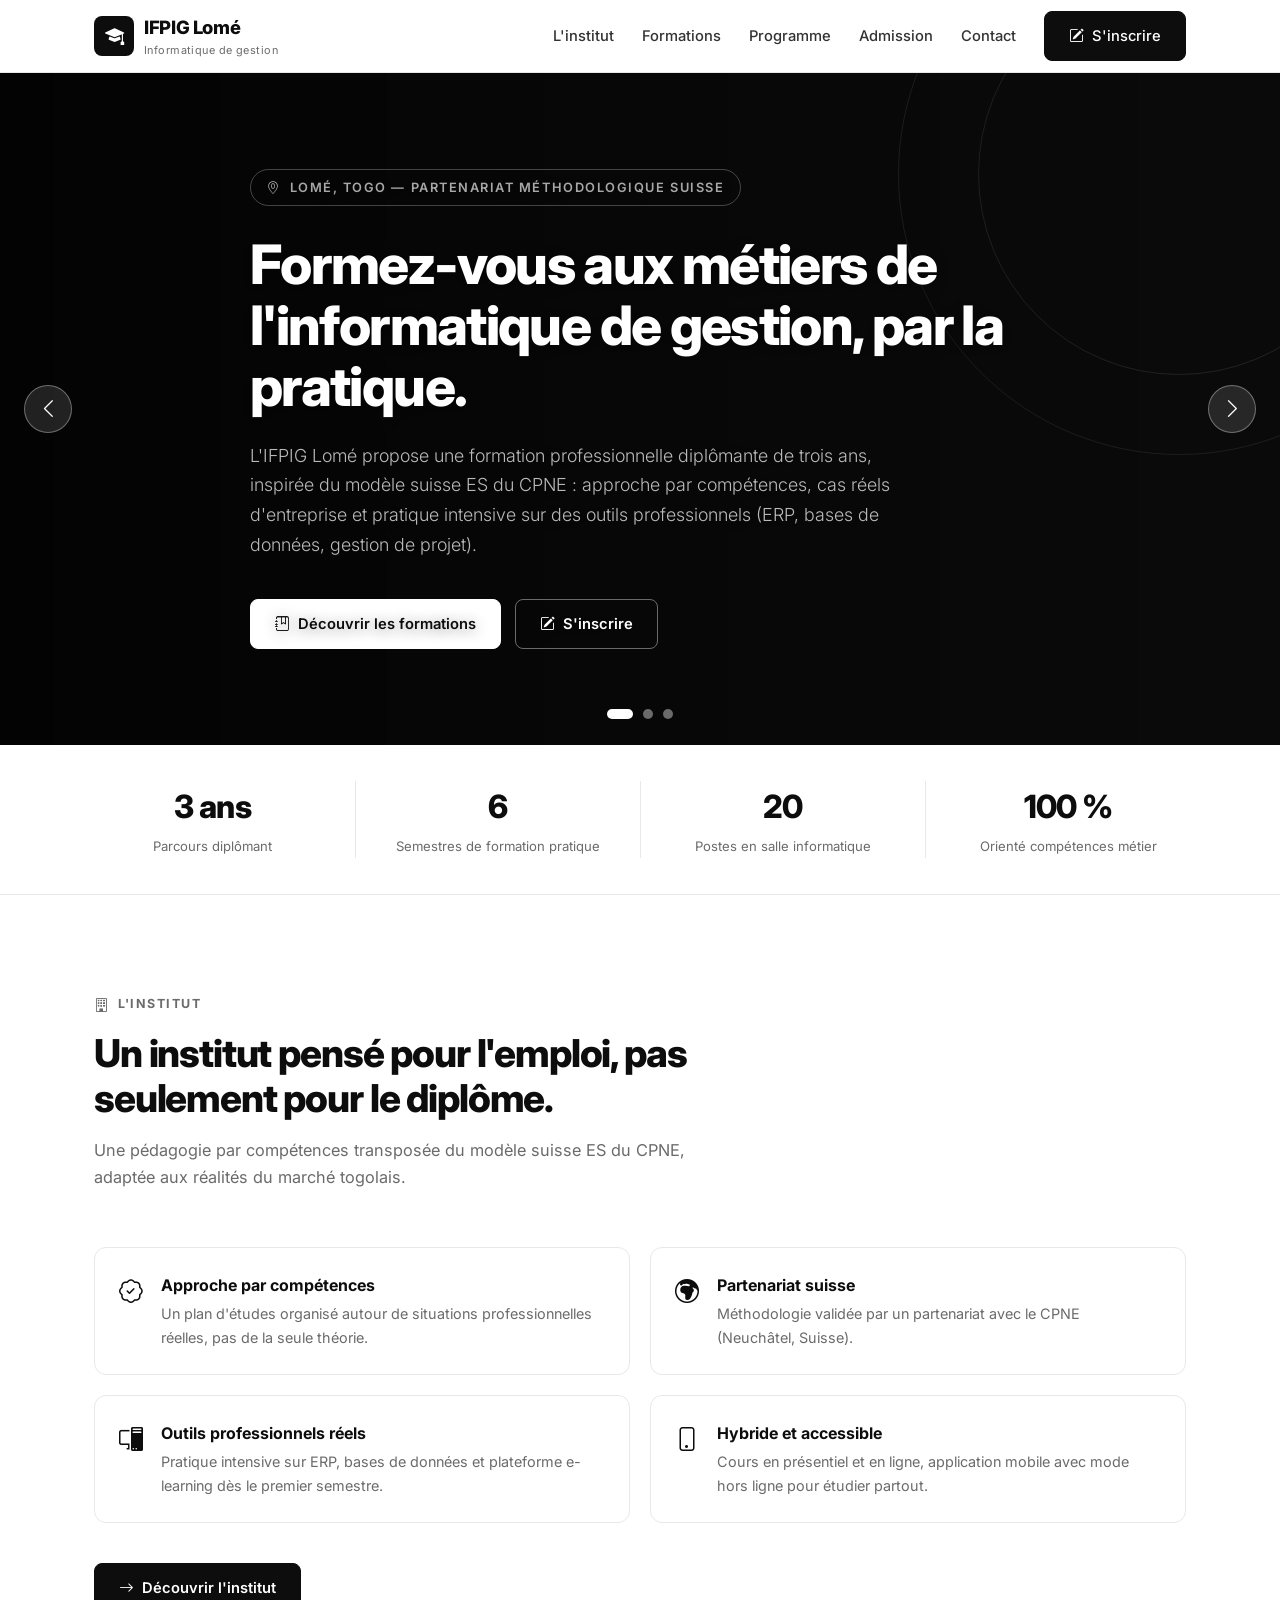
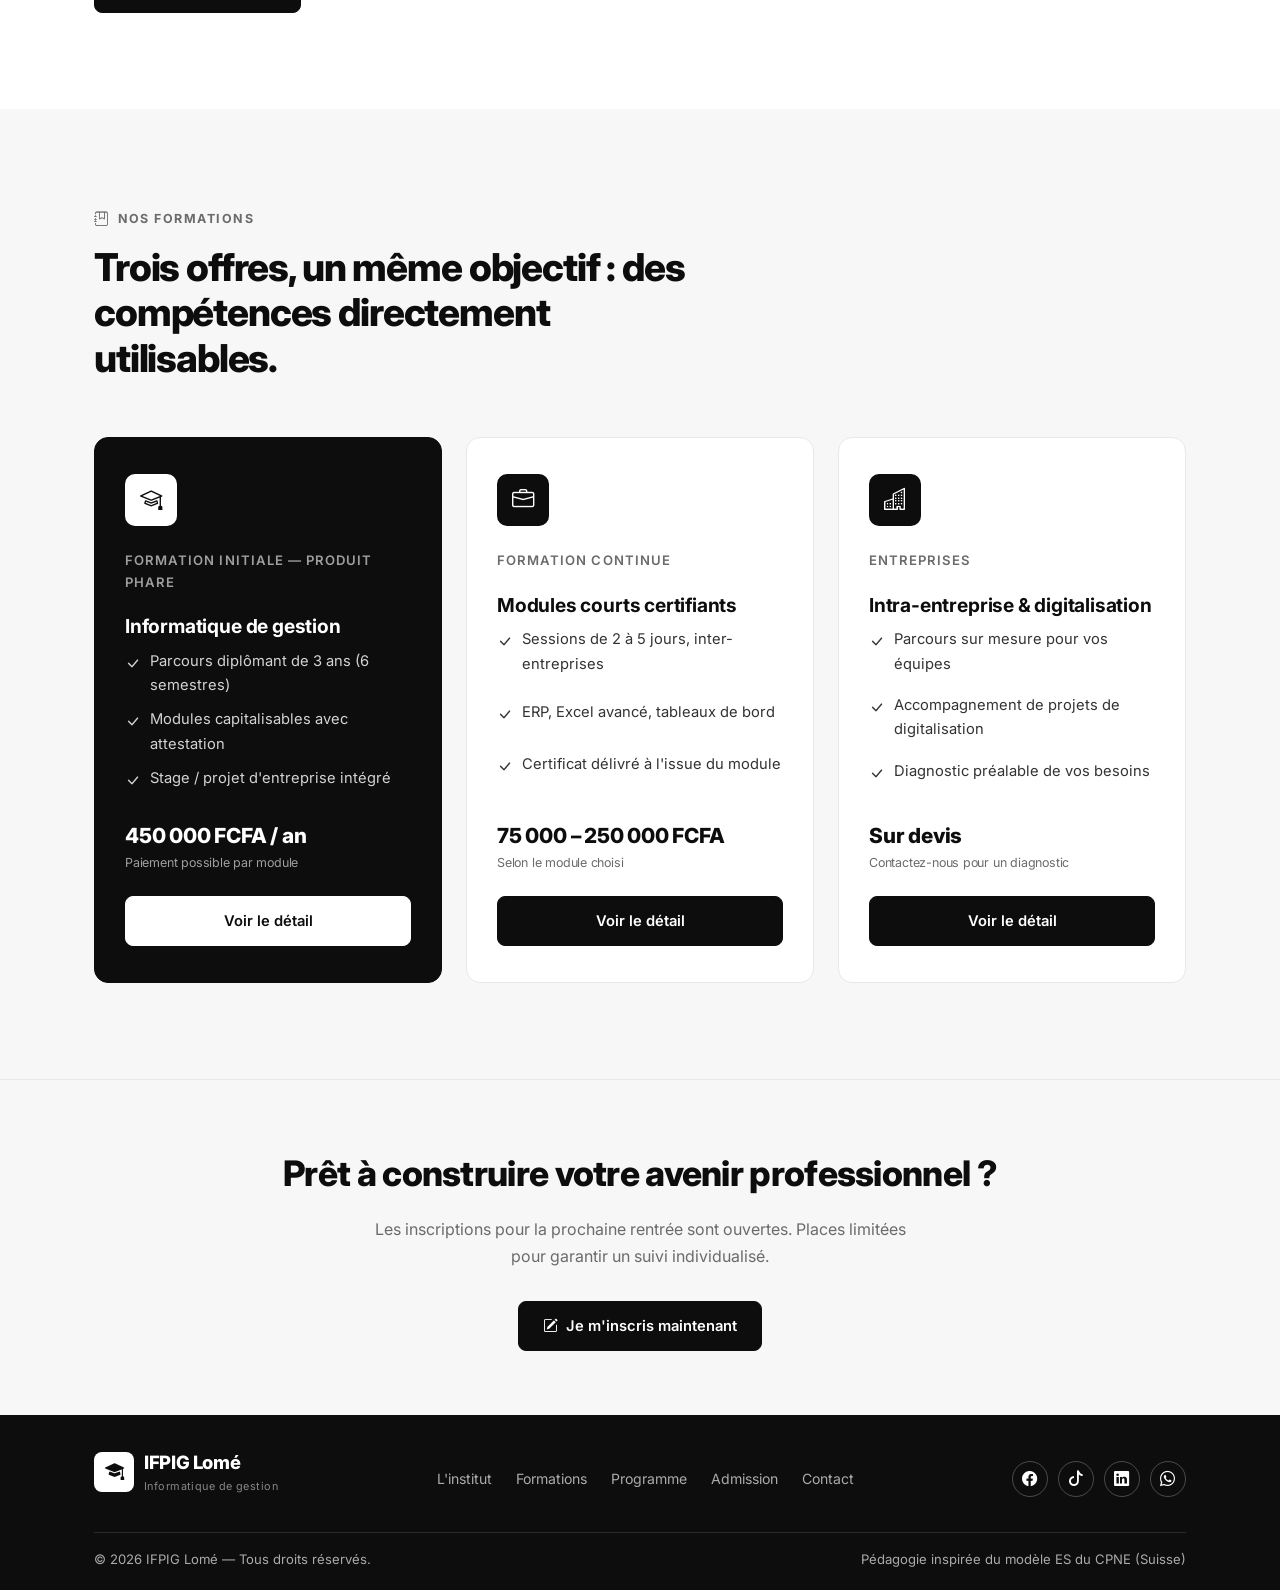
==== index.html @ 78908df6 "Hero: images de fond diapos 2 (CPNE recadree) et 3 (salle informatique)" ====
<!DOCTYPE html>
<html lang="fr">
<head>
  <meta charset="UTF-8">
  <meta name="viewport" content="width=device-width, initial-scale=1.0">
  <title>IFPIG Lomé — Institut de Formation Professionnelle en Informatique de Gestion</title>
  <meta name="description" content="IFPIG Lomé : formation professionnelle diplômante en informatique de gestion à Lomé (Togo). Approche par compétences, pratique intensive sur ERP, partenariat méthodologique suisse.">
  <link rel="stylesheet" href="https://cdn.jsdelivr.net/npm/bootstrap-icons@1.11.3/font/bootstrap-icons.min.css">
  <link rel="preconnect" href="https://fonts.googleapis.com">
  <link href="https://fonts.googleapis.com/css2?family=Inter:wght@300;400;500;600;700;800&display=swap" rel="stylesheet">
  <link rel="stylesheet" href="styles.css">
</head>
<body>

  <header>
    <div class="container nav">
      <a href="index.html" class="brand">
        <span class="logo"><i class="bi bi-mortarboard-fill"></i></span>
        <span>IFPIG Lomé<small>Informatique de gestion</small></span>
      </a>
      <nav class="nav-links" id="navLinks">
        <a href="institut.html">L'institut</a>
        <a href="formations.html">Formations</a>
        <a href="programme.html">Programme</a>
        <a href="admission.html">Admission</a>
        <a href="contact.html">Contact</a>
        <a href="inscription.html" class="btn btn-dark"><i class="bi bi-pencil-square"></i> S'inscrire</a>
      </nav>
      <button class="nav-toggle" id="navToggle" aria-label="Menu"><i class="bi bi-list"></i></button>
    </div>
  </header>

  <!-- ===== HERO CARROUSEL ===== -->
  <section class="hero-carousel" id="heroCarousel" aria-roledescription="carrousel">
    <div class="hero-track" id="heroTrack">

      <!-- Diapo 1 : vidéo de Lomé -->
      <article class="hero-slide">
        <div class="hero-video">
          <iframe
            src="https://www.youtube-nocookie.com/embed/cPUYq6_kBuA?autoplay=1&mute=1&loop=1&playlist=cPUYq6_kBuA&controls=0&showinfo=0&modestbranding=1&rel=0&playsinline=1&disablekb=1&cc_load_policy=0&iv_load_policy=3&fs=0"
            title="Lomé, Togo" allow="autoplay; encrypted-media" allowfullscreen loading="lazy"></iframe>
        </div>
        <div class="container hero-content">
          <span class="eyebrow"><i class="bi bi-geo-alt"></i> Lomé, Togo — Partenariat méthodologique suisse</span>
          <h1>Formez-vous aux métiers de l'informatique de gestion, par la pratique.</h1>
          <p class="lead">
            L'IFPIG Lomé propose une formation professionnelle diplômante de trois ans, inspirée du modèle
            suisse ES du CPNE : approche par compétences, cas réels d'entreprise et pratique intensive
            sur des outils professionnels (ERP, bases de données, gestion de projet).
          </p>
          <div class="hero-actions">
            <a href="formations.html" class="btn btn-white"><i class="bi bi-journal-bookmark"></i> Découvrir les formations</a>
            <a href="inscription.html" class="btn btn-outline-white"><i class="bi bi-pencil-square"></i> S'inscrire</a>
          </div>
        </div>
      </article>

      <!-- Diapo 2 : pédagogie -->
      <article class="hero-slide">
        <div class="hero-media" style="background-image:url('media/cpne.webp')"></div>
        <div class="container hero-content">
          <span class="eyebrow"><i class="bi bi-patch-check"></i> Modèle ES du CPNE — Suisse</span>
          <h1>Une pédagogie par compétences, validée par un partenariat suisse.</h1>
          <p class="lead">
            Études de cas réels, projets d'entreprise et pratique quotidienne sur des outils
            professionnels : ici, on apprend en faisant. Chaque module validé délivre une attestation.
          </p>
          <div class="hero-actions">
            <a href="institut.html" class="btn btn-white"><i class="bi bi-building"></i> Découvrir l'institut</a>
            <a href="programme.html" class="btn btn-outline-white"><i class="bi bi-list-check"></i> Voir le programme</a>
          </div>
        </div>
      </article>

      <!-- Diapo 3 : rentrée -->
      <article class="hero-slide">
        <div class="hero-media" style="background-image:url('media/campus.png')"></div>
        <div class="container hero-content">
          <span class="eyebrow"><i class="bi bi-calendar2-check"></i> Rentrée ouverte</span>
          <h1>Les inscriptions pour la prochaine rentrée sont ouvertes.</h1>
          <p class="lead">
            Places limitées pour garantir un suivi individualisé. Préinscrivez-vous en ligne, sans
            engagement — notre équipe vous recontacte sous 48&nbsp;h ouvrées.
          </p>
          <div class="hero-actions">
            <a href="inscription.html" class="btn btn-white"><i class="bi bi-pencil-square"></i> Je m'inscris</a>
            <a href="contact.html" class="btn btn-outline-white"><i class="bi bi-envelope"></i> Nous contacter</a>
          </div>
        </div>
      </article>

    </div>

    <button class="hero-arrow prev" id="heroPrev" aria-label="Diapositive précédente"><i class="bi bi-chevron-left"></i></button>
    <button class="hero-arrow next" id="heroNext" aria-label="Diapositive suivante"><i class="bi bi-chevron-right"></i></button>
    <div class="hero-dots" id="heroDots" role="tablist" aria-label="Choisir une diapositive"></div>
  </section>

  <!-- ===== STATS ===== -->
  <div class="stats">
    <div class="container stats-grid">
      <div class="stat"><div class="num">3 ans</div><div class="label">Parcours diplômant</div></div>
      <div class="stat"><div class="num">6</div><div class="label">Semestres de formation pratique</div></div>
      <div class="stat"><div class="num">20</div><div class="label">Postes en salle informatique</div></div>
      <div class="stat"><div class="num">100 %</div><div class="label">Orienté compétences métier</div></div>
    </div>
  </div>

  <!-- ===== APERÇU INSTITUT ===== -->
  <section>
    <div class="container">
      <div class="section-head">
        <span class="tag"><i class="bi bi-building"></i> L'institut</span>
        <h2>Un institut pensé pour l'emploi, pas seulement pour le diplôme.</h2>
        <p>
          Une pédagogie par compétences transposée du modèle suisse ES du CPNE,
          adaptée aux réalités du marché togolais.
        </p>
      </div>
      <div class="apropos-points" style="grid-template-columns: repeat(2, 1fr); display:grid;">
        <div class="point">
          <i class="bi bi-patch-check"></i>
          <div>
            <h3>Approche par compétences</h3>
            <p>Un plan d'études organisé autour de situations professionnelles réelles, pas de la seule théorie.</p>
          </div>
        </div>
        <div class="point">
          <i class="bi bi-globe-europe-africa"></i>
          <div>
            <h3>Partenariat suisse</h3>
            <p>Méthodologie validée par un partenariat avec le CPNE (Neuchâtel, Suisse).</p>
          </div>
        </div>
        <div class="point">
          <i class="bi bi-pc-display"></i>
          <div>
            <h3>Outils professionnels réels</h3>
            <p>Pratique intensive sur ERP, bases de données et plateforme e-learning dès le premier semestre.</p>
          </div>
        </div>
        <div class="point">
          <i class="bi bi-phone"></i>
          <div>
            <h3>Hybride et accessible</h3>
            <p>Cours en présentiel et en ligne, application mobile avec mode hors ligne pour étudier partout.</p>
          </div>
        </div>
      </div>
      <div style="margin-top:40px;">
        <a href="institut.html" class="btn btn-dark"><i class="bi bi-arrow-right"></i> Découvrir l'institut</a>
      </div>
    </div>
  </section>

  <!-- ===== APERÇU FORMATIONS ===== -->
  <section class="bg-gris">
    <div class="container">
      <div class="section-head">
        <span class="tag"><i class="bi bi-journal-bookmark"></i> Nos formations</span>
        <h2>Trois offres, un même objectif : des compétences directement utilisables.</h2>
      </div>
      <div class="cards">
        <div class="card featured">
          <div class="icon"><i class="bi bi-mortarboard"></i></div>
          <div class="sub">Formation initiale — produit phare</div>
          <h3>Informatique de gestion</h3>
          <ul>
            <li><i class="bi bi-check-lg"></i> Parcours diplômant de 3 ans (6 semestres)</li>
            <li><i class="bi bi-check-lg"></i> Modules capitalisables avec attestation</li>
            <li><i class="bi bi-check-lg"></i> Stage / projet d'entreprise intégré</li>
          </ul>
          <div class="prix">450 000 FCFA / an<small>Paiement possible par module</small></div>
          <a href="formations.html" class="btn btn-white">Voir le détail</a>
        </div>
        <div class="card">
          <div class="icon"><i class="bi bi-briefcase"></i></div>
          <div class="sub">Formation continue</div>
          <h3>Modules courts certifiants</h3>
          <ul>
            <li><i class="bi bi-check-lg"></i> Sessions de 2 à 5 jours, inter-entreprises</li>
            <li><i class="bi bi-check-lg"></i> ERP, Excel avancé, tableaux de bord</li>
            <li><i class="bi bi-check-lg"></i> Certificat délivré à l'issue du module</li>
          </ul>
          <div class="prix">75 000 – 250 000 FCFA<small>Selon le module choisi</small></div>
          <a href="formations.html" class="btn btn-dark">Voir le détail</a>
        </div>
        <div class="card">
          <div class="icon"><i class="bi bi-buildings"></i></div>
          <div class="sub">Entreprises</div>
          <h3>Intra-entreprise &amp; digitalisation</h3>
          <ul>
            <li><i class="bi bi-check-lg"></i> Parcours sur mesure pour vos équipes</li>
            <li><i class="bi bi-check-lg"></i> Accompagnement de projets de digitalisation</li>
            <li><i class="bi bi-check-lg"></i> Diagnostic préalable de vos besoins</li>
          </ul>
          <div class="prix">Sur devis<small>Contactez-nous pour un diagnostic</small></div>
          <a href="formations.html" class="btn btn-dark">Voir le détail</a>
        </div>
      </div>
    </div>
  </section>

  <!-- ===== CTA ===== -->
  <section class="cta-band">
    <div class="container">
      <h2>Prêt à construire votre avenir professionnel ?</h2>
      <p>Les inscriptions pour la prochaine rentrée sont ouvertes. Places limitées pour garantir un suivi individualisé.</p>
      <a href="inscription.html" class="btn btn-white"><i class="bi bi-pencil-square"></i> Je m'inscris maintenant</a>
    </div>
  </section>

  <!-- ===== FOOTER ===== -->
  <footer>
    <div class="container">
      <div class="footer-grid">
        <div>
          <a href="index.html" class="brand" style="margin-bottom:14px;">
            <span class="logo"><i class="bi bi-mortarboard-fill"></i></span>
            <span>IFPIG Lomé<small style="color:rgba(255,255,255,.5);">Informatique de gestion</small></span>
          </a>
          <p style="max-width:340px; font-size:.9rem; margin-top:14px;">
            Institut de Formation Professionnelle en Informatique de Gestion —
            former les talents du numérique et de la gestion au Togo.
          </p>
        </div>
        <div class="footer-nav">
          <h3>Navigation</h3>
          <a href="institut.html">L'institut</a>
          <a href="formations.html">Formations</a>
          <a href="programme.html">Programme</a>
          <a href="admission.html">Admission</a>
          <a href="contact.html">Contact</a>
        </div>
        <div class="socials">
          <a href="#" aria-label="Facebook"><i class="bi bi-facebook"></i></a>
          <a href="#" aria-label="TikTok"><i class="bi bi-tiktok"></i></a>
          <a href="#" aria-label="LinkedIn"><i class="bi bi-linkedin"></i></a>
          <a href="#" aria-label="WhatsApp"><i class="bi bi-whatsapp"></i></a>
        </div>
      </div>
      <div class="footer-bottom">
        <span>© 2026 IFPIG Lomé — Tous droits réservés.</span>
        <span>Pédagogie inspirée du modèle ES du CPNE (Suisse)</span>
      </div>
    </div>
  </footer>

  <script src="site.js"></script>
</body>
</html>
---- styles.css ----
:root {
  --noir: #0d0d0d;
  --noir-doux: #1a1a1a;
  --gris-fonce: #333;
  --gris: #6b6b6b;
  --gris-clair: #e8e8e8;
  --gris-fond: #f7f7f7;
  --blanc: #ffffff;
}
* { margin: 0; padding: 0; box-sizing: border-box; }
html { scroll-behavior: smooth; }
body {
  font-family: 'Inter', 'Segoe UI', sans-serif;
  color: var(--noir);
  background: var(--blanc);
  line-height: 1.65;
  -webkit-font-smoothing: antialiased;
}
img { max-width: 100%; }
a { color: inherit; text-decoration: none; }
.container { max-width: 1140px; margin: 0 auto; padding: 0 24px; }

/* ===== Navbar ===== */
header {
  position: sticky; top: 0; z-index: 100;
  background: rgba(255,255,255,.95);
  backdrop-filter: blur(8px);
  border-bottom: 1px solid var(--gris-clair);
}
.nav {
  display: flex; align-items: center; justify-content: space-between;
  height: 72px;
}
.brand { display: flex; align-items: center; gap: 10px; font-weight: 800; font-size: 1.15rem; letter-spacing: -.02em; }
.brand .logo {
  width: 40px; height: 40px; background: var(--noir); color: var(--blanc);
  display: grid; place-items: center; border-radius: 8px; font-size: 1.2rem;
}
.brand small { display: block; font-weight: 400; font-size: .68rem; color: var(--gris); letter-spacing: .04em; }
.nav-links { display: flex; gap: 28px; align-items: center; }
.nav-links a { font-size: .92rem; font-weight: 500; color: var(--gris-fonce); transition: color .2s; }
.nav-links a:hover { color: var(--noir); }
.nav-links a.active { color: var(--noir); font-weight: 700; border-bottom: 2px solid var(--noir); padding-bottom: 3px; }
.nav-links a.btn-dark, .nav-links a.btn-dark:hover { color: var(--blanc); }
.btn {
  display: inline-flex; align-items: center; gap: 8px;
  padding: 12px 24px; border-radius: 8px; font-weight: 600; font-size: .92rem;
  transition: all .2s; border: 1.5px solid var(--noir); cursor: pointer;
}
.btn-dark { background: var(--noir); color: var(--blanc); }
.btn-dark:hover { background: var(--gris-fonce); }
.btn-light { background: var(--blanc); color: var(--noir); }
.btn-light:hover { background: var(--gris-fond); }
.btn-outline-white { background: transparent; color: var(--blanc); border-color: rgba(255,255,255,.4); }
.btn-outline-white:hover { border-color: var(--blanc); background: rgba(255,255,255,.08); }
.btn-white { background: var(--blanc); color: var(--noir); border-color: var(--blanc); }
.btn-white:hover { background: var(--gris-clair); }
.nav-toggle { display: none; background: none; border: none; font-size: 1.6rem; cursor: pointer; }

/* ===== Hero (accueil) ===== */
.hero {
  background: var(--noir); color: var(--blanc);
  padding: 110px 0 90px;
  position: relative; overflow: hidden;
}
.hero::after {
  content: ""; position: absolute; right: -180px; top: -180px;
  width: 560px; height: 560px; border-radius: 50%;
  border: 1px solid rgba(255,255,255,.08);
}
.hero::before {
  content: ""; position: absolute; right: -100px; top: -100px;
  width: 400px; height: 400px; border-radius: 50%;
  border: 1px solid rgba(255,255,255,.12);
}
.hero .eyebrow, .hero-slide .eyebrow {
  display: inline-flex; align-items: center; gap: 8px;
  font-size: .8rem; font-weight: 600; letter-spacing: .12em; text-transform: uppercase;
  color: rgba(255,255,255,.65);
  border: 1px solid rgba(255,255,255,.25); border-radius: 100px;
  padding: 7px 16px; margin-bottom: 28px;
}
.hero h1, .hero-slide h1 {
  font-size: clamp(2.1rem, 5vw, 3.4rem);
  font-weight: 800; line-height: 1.12; letter-spacing: -.03em;
  max-width: 780px; margin-bottom: 24px;
}
.hero p.lead, .hero-slide p.lead {
  font-size: 1.12rem; color: rgba(255,255,255,.72);
  max-width: 640px; margin-bottom: 40px; font-weight: 300;
}
.hero-actions { display: flex; gap: 14px; flex-wrap: wrap; }

/* ===== Hero carrousel ===== */
.hero-carousel { position: relative; background: var(--noir); overflow: hidden; padding: 0; }
.hero-track { display: flex; transition: transform .6s cubic-bezier(.6,.05,.2,.95); will-change: transform; }
.hero-slide {
  position: relative; flex: 0 0 100%; min-height: 560px;
  display: flex; align-items: center; padding: 96px 0; overflow: hidden;
  color: var(--blanc);
}
/* cercles décoratifs (repris de l'ancien hero) */
.hero-slide::before {
  content: ""; position: absolute; right: -100px; top: -100px;
  width: 400px; height: 400px; border-radius: 50%;
  border: 1px solid rgba(255,255,255,.12); pointer-events: none;
}
.hero-slide::after {
  content: ""; position: absolute; right: -180px; top: -180px;
  width: 560px; height: 560px; border-radius: 50%;
  border: 1px solid rgba(255,255,255,.08); pointer-events: none;
}
/* média de fond : vidéo (diapo 1) ou image (diapos 2-3) */
.hero-video, .hero-media { position: absolute; inset: 0; z-index: 0; overflow: hidden; }
.hero-media { background-size: cover; background-position: center; }
/* recouvrement plein cadre de la vidéo YouTube (technique 300 % : plus de bandes noires) */
.hero-video iframe {
  position: absolute; top: 50%; left: 50%; transform: translate(-50%, -50%);
  width: 100%; height: 100%; border: 0; pointer-events: none;
}
@media (min-aspect-ratio: 16/9) { .hero-video iframe { width: 100%; height: 300%; } }
@media (max-aspect-ratio: 16/9) { .hero-video iframe { width: 300%; height: 100%; } }
/* voile plus léger : laisse voir le média tout en gardant le texte lisible */
.hero-video::after, .hero-media::after {
  content: ""; position: absolute; inset: 0;
  background: linear-gradient(90deg, rgba(0,0,0,.72) 0%, rgba(0,0,0,.42) 50%, rgba(0,0,0,.18) 100%);
}
.hero-slide .hero-content { position: relative; z-index: 2; text-shadow: 0 2px 14px rgba(0,0,0,.45); }

/* flèches */
.hero-arrow {
  position: absolute; top: 50%; transform: translateY(-50%); z-index: 5;
  width: 48px; height: 48px; border-radius: 50%; cursor: pointer;
  background: rgba(255,255,255,.12); border: 1px solid rgba(255,255,255,.35);
  color: var(--blanc); font-size: 1.3rem; display: grid; place-items: center;
  transition: background .2s;
}
.hero-arrow:hover { background: rgba(255,255,255,.28); }
.hero-arrow.prev { left: 24px; }
.hero-arrow.next { right: 24px; }
/* points */
.hero-dots { position: absolute; bottom: 26px; left: 50%; transform: translateX(-50%); z-index: 5; display: flex; gap: 10px; }
.hero-dots button {
  width: 10px; height: 10px; padding: 0; border: none; border-radius: 50%; cursor: pointer;
  background: rgba(255,255,255,.4); transition: all .25s;
}
.hero-dots button.active { background: var(--blanc); width: 26px; border-radius: 5px; }
@media (max-width: 900px) {
  .hero-slide { min-height: 480px; padding: 64px 0; }
  .hero-arrow { display: none; }
}

/* ===== En-tête des pages intérieures ===== */
.page-hero {
  background: var(--noir); color: var(--blanc);
  padding: 72px 0 60px;
  position: relative; overflow: hidden;
}
.page-hero::after {
  content: ""; position: absolute; right: -160px; top: -160px;
  width: 420px; height: 420px; border-radius: 50%;
  border: 1px solid rgba(255,255,255,.1);
}
.page-hero .crumb {
  display: inline-flex; align-items: center; gap: 8px;
  font-size: .8rem; font-weight: 600; letter-spacing: .1em; text-transform: uppercase;
  color: rgba(255,255,255,.55); margin-bottom: 14px;
}
.page-hero h1 {
  font-size: clamp(1.9rem, 4.2vw, 2.8rem);
  font-weight: 800; letter-spacing: -.03em; line-height: 1.15;
  max-width: 720px; margin-bottom: 14px;
}
.page-hero p { color: rgba(255,255,255,.7); max-width: 620px; font-weight: 300; }

/* ===== Stats bar ===== */
.stats { background: var(--blanc); border-bottom: 1px solid var(--gris-clair); }
.stats-grid { display: grid; grid-template-columns: repeat(4, 1fr); padding: 36px 0; }
.stat { text-align: center; padding: 0 16px; border-left: 1px solid var(--gris-clair); }
.stat:first-child { border-left: none; }
.stat .num { font-size: 2rem; font-weight: 800; letter-spacing: -.02em; }
.stat .label { font-size: .82rem; color: var(--gris); margin-top: 2px; }

/* ===== Sections ===== */
section { padding: 96px 0; }
.section-head { max-width: 640px; margin-bottom: 56px; }
.section-head .tag {
  display: inline-flex; align-items: center; gap: 8px;
  font-size: .78rem; font-weight: 700; letter-spacing: .12em; text-transform: uppercase;
  color: var(--gris); margin-bottom: 14px;
}
.section-head .tag i { font-size: .9rem; }
.section-head h2 { font-size: clamp(1.7rem, 3.4vw, 2.4rem); font-weight: 800; letter-spacing: -.03em; line-height: 1.18; margin-bottom: 16px; }
.section-head p { color: var(--gris); font-size: 1.02rem; }
.bg-gris { background: var(--gris-fond); }

/* ===== À propos ===== */
.apropos-grid { display: grid; grid-template-columns: 1.1fr .9fr; gap: 64px; align-items: start; }
.apropos-grid p { margin-bottom: 18px; color: var(--gris-fonce); }
.apropos-points { display: grid; gap: 20px; }
.point {
  display: flex; gap: 18px; padding: 24px;
  border: 1px solid var(--gris-clair); border-radius: 12px;
  transition: border-color .2s, transform .2s;
  background: var(--blanc);
}
.point:hover { border-color: var(--noir); transform: translateY(-2px); }
.point i { font-size: 1.5rem; flex-shrink: 0; }
.point h3 { font-size: 1rem; font-weight: 700; margin-bottom: 4px; }
.point p { font-size: .9rem; color: var(--gris); margin: 0; }

/* ===== Cartes formations ===== */
.cards { display: grid; grid-template-columns: repeat(3, 1fr); gap: 24px; }
.card {
  background: var(--blanc); border: 1px solid var(--gris-clair); border-radius: 14px;
  padding: 36px 30px; display: flex; flex-direction: column;
  transition: transform .2s, box-shadow .2s;
}
.card:hover { transform: translateY(-4px); box-shadow: 0 16px 40px rgba(0,0,0,.08); }
.card.featured { background: var(--noir); color: var(--blanc); border-color: var(--noir); }
.card .icon {
  width: 52px; height: 52px; border-radius: 10px;
  background: var(--noir); color: var(--blanc);
  display: grid; place-items: center; font-size: 1.4rem; margin-bottom: 24px;
}
.card.featured .icon { background: var(--blanc); color: var(--noir); }
.card h3 { font-size: 1.2rem; font-weight: 700; margin-bottom: 6px; letter-spacing: -.01em; }
.card .sub { font-size: .82rem; text-transform: uppercase; letter-spacing: .08em; color: var(--gris); margin-bottom: 18px; font-weight: 600; }
.card.featured .sub { color: rgba(255,255,255,.6); }
.card ul { list-style: none; display: grid; gap: 10px; margin-bottom: 26px; flex-grow: 1; }
.card ul li { display: flex; gap: 10px; font-size: .92rem; color: var(--gris-fonce); }
.card.featured ul li { color: rgba(255,255,255,.82); }
.card ul li i { font-size: .95rem; margin-top: 2px; }
.card .prix { font-size: 1.3rem; font-weight: 800; letter-spacing: -.01em; }
.card .prix small { display: block; font-size: .78rem; font-weight: 400; color: var(--gris); }
.card.featured .prix small { color: rgba(255,255,255,.6); }
.card .btn { margin-top: 22px; justify-content: center; }

/* ===== Programme ===== */
.modules { display: grid; grid-template-columns: repeat(3, 1fr); gap: 18px; }
.module {
  display: flex; align-items: center; gap: 16px;
  padding: 22px 24px; border: 1px solid var(--gris-clair); border-radius: 12px;
  background: var(--blanc); font-weight: 600; font-size: .95rem;
  transition: border-color .2s;
}
.module:hover { border-color: var(--noir); }
.module i { font-size: 1.3rem; }

/* ===== Années du cursus ===== */
.annees { display: grid; grid-template-columns: repeat(3, 1fr); gap: 24px; }
.annee {
  border: 1px solid var(--gris-clair); border-radius: 14px; padding: 32px 28px;
  background: var(--blanc); transition: border-color .2s;
}
.annee:hover { border-color: var(--noir); }
.annee .badge {
  display: inline-block; background: var(--noir); color: var(--blanc);
  font-size: .75rem; font-weight: 700; letter-spacing: .08em; text-transform: uppercase;
  padding: 6px 14px; border-radius: 100px; margin-bottom: 18px;
}
.annee h3 { font-size: 1.1rem; font-weight: 700; margin-bottom: 12px; }
.annee ul { list-style: none; display: grid; gap: 9px; }
.annee ul li { display: flex; gap: 10px; font-size: .9rem; color: var(--gris-fonce); }
.annee ul li i { margin-top: 2px; }

/* ===== Méthode / bande noire ===== */
.methode { background: var(--noir); color: var(--blanc); }
.methode .section-head .tag, .methode .section-head p { color: rgba(255,255,255,.6); }
.methode .section-head h2 { color: var(--blanc); }
.methode-grid { display: grid; grid-template-columns: repeat(4, 1fr); gap: 20px; }
.methode-item { padding: 28px 24px; border: 1px solid rgba(255,255,255,.15); border-radius: 12px; transition: border-color .2s; }
.methode-item:hover { border-color: rgba(255,255,255,.5); }
.methode-item i { font-size: 1.6rem; display: block; margin-bottom: 16px; }
.methode-item h3 { font-size: 1rem; font-weight: 700; margin-bottom: 8px; }
.methode-item p { font-size: .88rem; color: rgba(255,255,255,.65); }

/* ===== Bande d'appel à l'action ===== */
.cta-band {
  background: var(--gris-fond); color: var(--noir);
  border-top: 1px solid var(--gris-clair);
  padding: 64px 0; text-align: center;
}
.cta-band h2 { font-size: clamp(1.6rem, 3.2vw, 2.2rem); font-weight: 800; letter-spacing: -.02em; margin-bottom: 14px; }
.cta-band p { color: var(--gris); margin-bottom: 32px; max-width: 560px; margin-left: auto; margin-right: auto; }
/* Boutons inversés pour rester lisibles sur fond clair */
.cta-band .btn-white { background: var(--noir); color: var(--blanc); border-color: var(--noir); }
.cta-band .btn-white:hover { background: var(--gris-fonce); }
.cta-band .btn-outline-white { background: transparent; color: var(--noir); border-color: var(--noir); }
.cta-band .btn-outline-white:hover { background: rgba(0,0,0,.06); }

/* ===== Admission ===== */
.admission-grid { display: grid; grid-template-columns: 1fr 1fr; gap: 64px; align-items: start; }
.steps { display: grid; gap: 0; }
.step { display: flex; gap: 20px; position: relative; padding-bottom: 32px; }
.step:last-child { padding-bottom: 0; }
.step::before {
  content: ""; position: absolute; left: 21px; top: 44px; bottom: 0;
  width: 1px; background: var(--gris-clair);
}
.step:last-child::before { display: none; }
.step .n {
  width: 44px; height: 44px; border-radius: 50%; flex-shrink: 0;
  background: var(--noir); color: var(--blanc);
  display: grid; place-items: center; font-weight: 700; font-size: 1rem;
}
.step h3 { font-size: 1.02rem; font-weight: 700; margin: 8px 0 4px; }
.step p { font-size: .92rem; color: var(--gris); }
.publics { display: grid; gap: 14px; }
.public {
  display: flex; align-items: center; gap: 14px;
  padding: 18px 22px; background: var(--gris-fond); border-radius: 10px;
  font-size: .95rem; font-weight: 500;
}
.public i { font-size: 1.2rem; }

/* ===== Contact & formulaires ===== */
.contact-grid { display: grid; grid-template-columns: 1fr 1fr; gap: 64px; }
.contact-info { display: grid; gap: 8px; align-content: start; }
.contact-line { display: flex; gap: 16px; padding: 18px 0; border-bottom: 1px solid var(--gris-clair); }
.contact-line i { font-size: 1.25rem; }
.contact-line h3 { font-size: .8rem; text-transform: uppercase; letter-spacing: .08em; color: var(--gris); font-weight: 600; }
.contact-line p { font-weight: 500; }
form { display: grid; gap: 16px; }
.form-row { display: grid; grid-template-columns: 1fr 1fr; gap: 16px; }
label { font-size: .82rem; font-weight: 600; margin-bottom: 6px; display: block; }
input, select, textarea {
  width: 100%; padding: 13px 16px; border: 1.5px solid var(--gris-clair); border-radius: 8px;
  font-family: inherit; font-size: .95rem; background: var(--blanc);
  transition: border-color .2s; outline: none;
}
input:focus, select:focus, textarea:focus { border-color: var(--noir); }
.form-card {
  background: var(--blanc); border: 1px solid var(--gris-clair); border-radius: 16px;
  padding: 44px; max-width: 760px; margin: 0 auto;
}
.form-note {
  display: flex; gap: 12px; align-items: flex-start;
  background: var(--gris-fond); border-radius: 10px; padding: 16px 18px;
  font-size: .88rem; color: var(--gris-fonce);
}

/* ===== Footer ===== */
footer { background: var(--noir); color: rgba(255,255,255,.65); padding: 32px 0 20px; font-size: .88rem; }
.footer-grid { display: flex; justify-content: space-between; align-items: center; gap: 24px 40px; flex-wrap: wrap; margin-bottom: 22px; }
footer .brand { color: var(--blanc); }
footer .brand .logo { background: var(--blanc); color: var(--noir); }
footer .footer-grid p { display: none; }
.footer-nav { display: flex; flex-wrap: wrap; align-items: center; gap: 8px 24px; }
.footer-nav a { font-size: .88rem; color: rgba(255,255,255,.65); transition: color .2s; }
.footer-nav a:hover { color: var(--blanc); }
.footer-nav h3 { display: none; }
.socials { display: flex; gap: 10px; }
.socials a {
  width: 36px; height: 36px; border: 1px solid rgba(255,255,255,.25); border-radius: 50%;
  display: grid; place-items: center; font-size: .95rem; color: var(--blanc);
  transition: all .2s;
}
.socials a:hover { background: var(--blanc); color: var(--noir); }
.footer-bottom {
  border-top: 1px solid rgba(255,255,255,.12); padding-top: 16px;
  display: flex; justify-content: space-between; gap: 12px 16px; flex-wrap: wrap;
  font-size: .82rem;
}

/* ===== Responsive ===== */
@media (max-width: 900px) {
  .nav-links { display: none; position: absolute; top: 72px; left: 0; right: 0;
    background: var(--blanc); flex-direction: column; padding: 24px; gap: 18px;
    border-bottom: 1px solid var(--gris-clair); }
  .nav-links.open { display: flex; }
  .nav-toggle { display: block; }
  .stats-grid { grid-template-columns: repeat(2, 1fr); gap: 24px 0; }
  .stat:nth-child(3) { border-left: none; }
  .cards, .modules, .methode-grid, .annees { grid-template-columns: 1fr; }
  .apropos-grid, .admission-grid, .contact-grid, .form-row { grid-template-columns: 1fr; gap: 40px; }
  section { padding: 64px 0; }
  .form-card { padding: 28px 20px; }
}
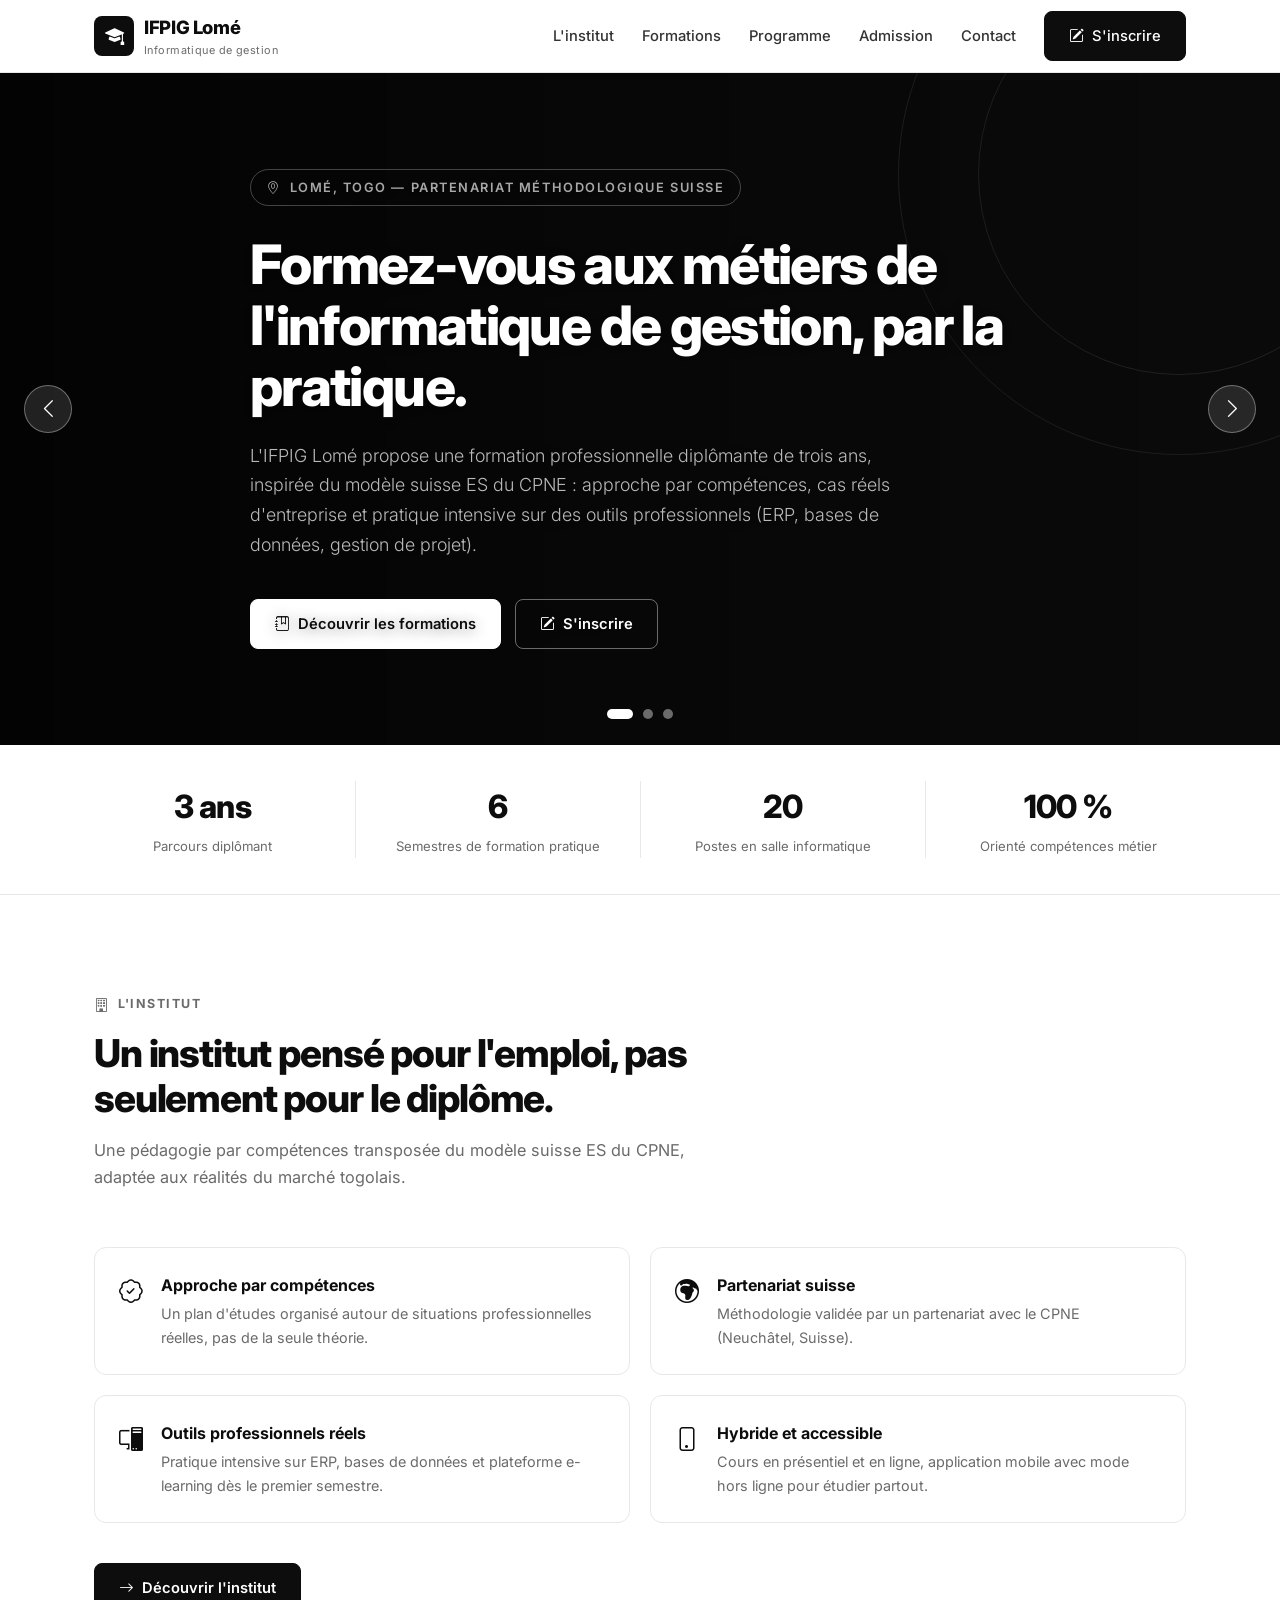
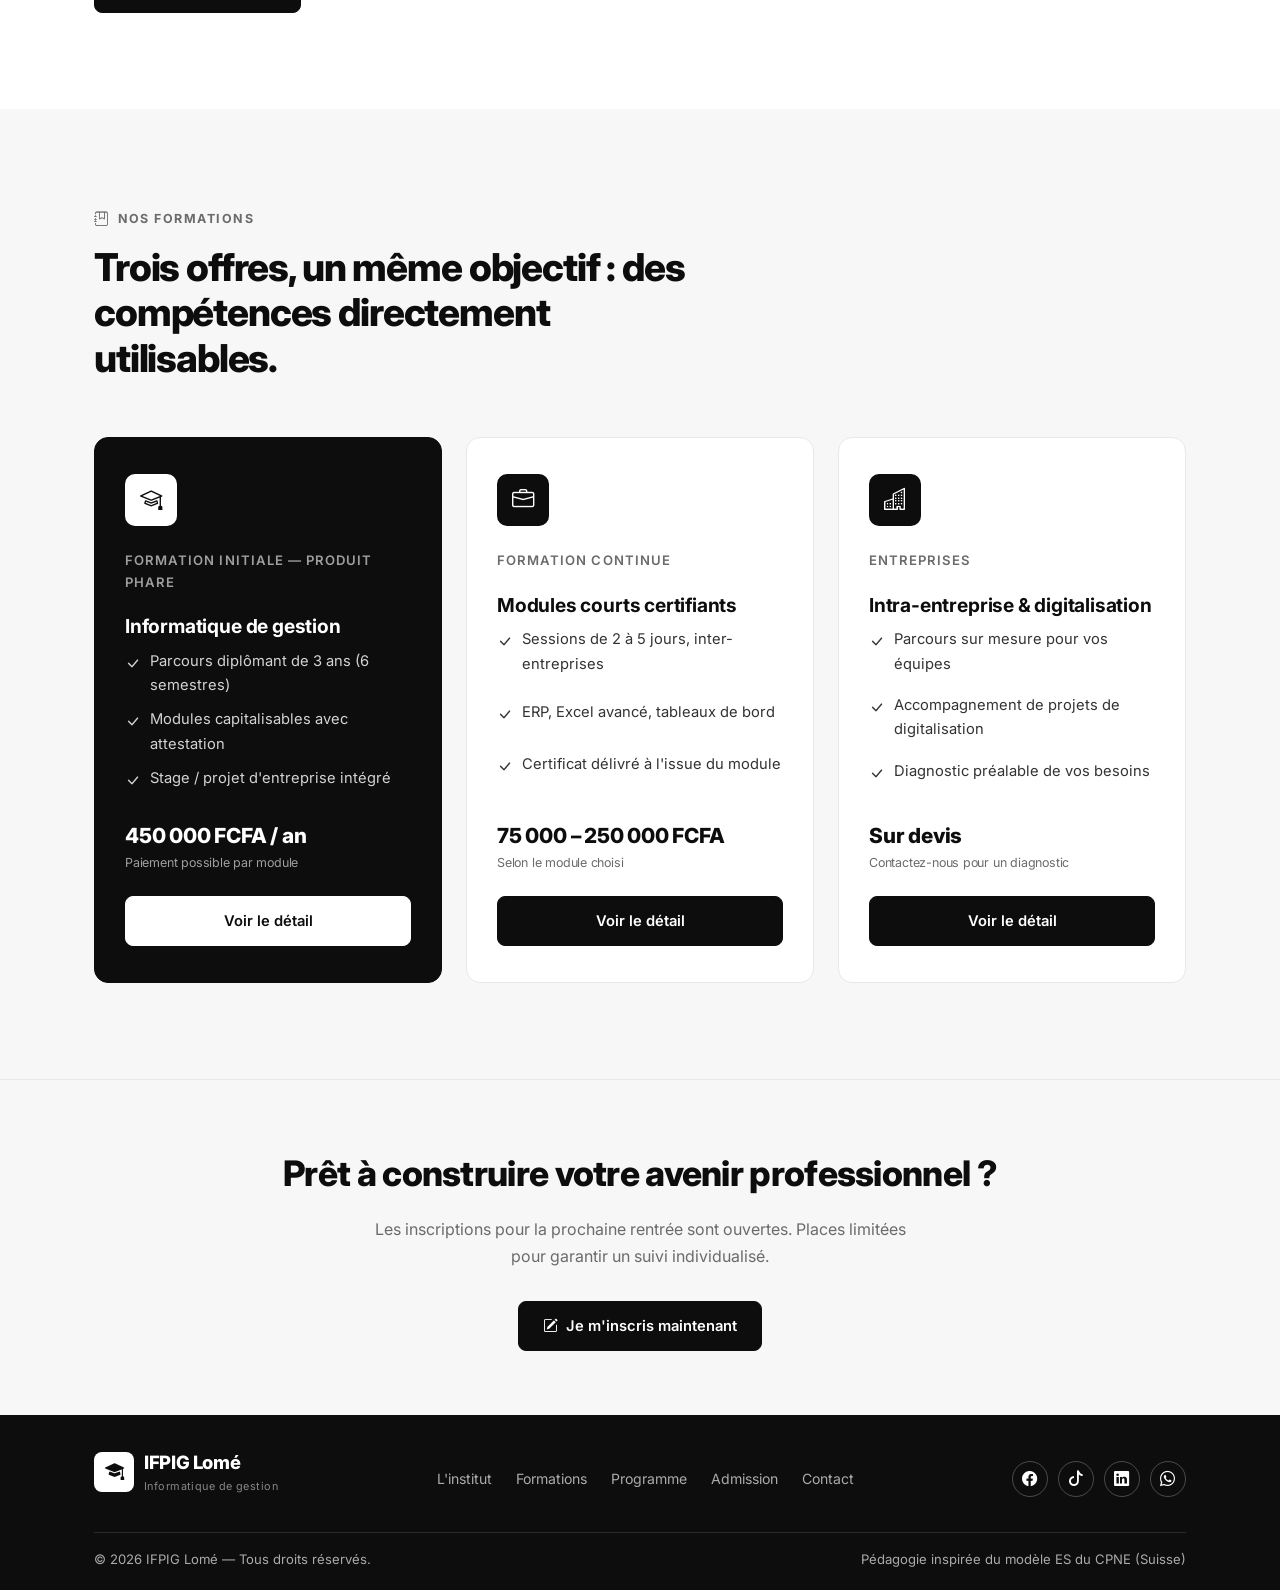
==== commit 7242b28d: "Responsive: suppression des grilles inline, paliers tablette (2 col) et mobile (1 col), fin du defil" ====
--- a/index.html
+++ b/index.html
@@ -118,7 +118,7 @@
           adaptée aux réalités du marché togolais.
         </p>
       </div>
-      <div class="apropos-points" style="grid-template-columns: repeat(2, 1fr); display:grid;">
+      <div class="apropos-points cols-2">
         <div class="point">
           <i class="bi bi-patch-check"></i>
           <div>
--- a/styles.css
+++ b/styles.css
@@ -198,6 +198,7 @@
 .apropos-grid { display: grid; grid-template-columns: 1.1fr .9fr; gap: 64px; align-items: start; }
 .apropos-grid p { margin-bottom: 18px; color: var(--gris-fonce); }
 .apropos-points { display: grid; gap: 20px; }
+.apropos-points.cols-2 { grid-template-columns: repeat(2, 1fr); }
 .point {
   display: flex; gap: 18px; padding: 24px;
   border: 1px solid var(--gris-clair); border-radius: 12px;
@@ -269,6 +270,7 @@
 .methode .section-head .tag, .methode .section-head p { color: rgba(255,255,255,.6); }
 .methode .section-head h2 { color: var(--blanc); }
 .methode-grid { display: grid; grid-template-columns: repeat(4, 1fr); gap: 20px; }
+.methode-grid.cols-3 { grid-template-columns: repeat(3, 1fr); }
 .methode-item { padding: 28px 24px; border: 1px solid rgba(255,255,255,.15); border-radius: 12px; transition: border-color .2s; }
 .methode-item:hover { border-color: rgba(255,255,255,.5); }
 .methode-item i { font-size: 1.6rem; display: block; margin-bottom: 16px; }
@@ -364,6 +366,11 @@
 }
 
 /* ===== Responsive ===== */
+/* Tablette large : les grilles de 4 passent à 2 colonnes */
+@media (max-width: 1024px) {
+  .methode-grid { grid-template-columns: repeat(2, 1fr); }
+}
+/* Tablette : menu hamburger, grilles de 3 passent à 2 colonnes */
 @media (max-width: 900px) {
   .nav-links { display: none; position: absolute; top: 72px; left: 0; right: 0;
     background: var(--blanc); flex-direction: column; padding: 24px; gap: 18px;
@@ -372,8 +379,15 @@
   .nav-toggle { display: block; }
   .stats-grid { grid-template-columns: repeat(2, 1fr); gap: 24px 0; }
   .stat:nth-child(3) { border-left: none; }
-  .cards, .modules, .methode-grid, .annees { grid-template-columns: 1fr; }
-  .apropos-grid, .admission-grid, .contact-grid, .form-row { grid-template-columns: 1fr; gap: 40px; }
+  .cards, .modules, .annees, .methode-grid.cols-3 { grid-template-columns: repeat(2, 1fr); }
+  .apropos-grid, .admission-grid, .contact-grid { grid-template-columns: 1fr; gap: 40px; }
   section { padding: 64px 0; }
+}
+/* Mobile : tout en 1 colonne */
+@media (max-width: 640px) {
+  .cards, .modules, .annees, .methode-grid, .methode-grid.cols-3,
+  .apropos-points.cols-2, .form-row { grid-template-columns: 1fr; }
   .form-card { padding: 28px 20px; }
-}
+  .hero-slide p.lead, .hero p.lead { font-size: 1rem; }
+  .hero .eyebrow, .hero-slide .eyebrow { font-size: .72rem; }
+}
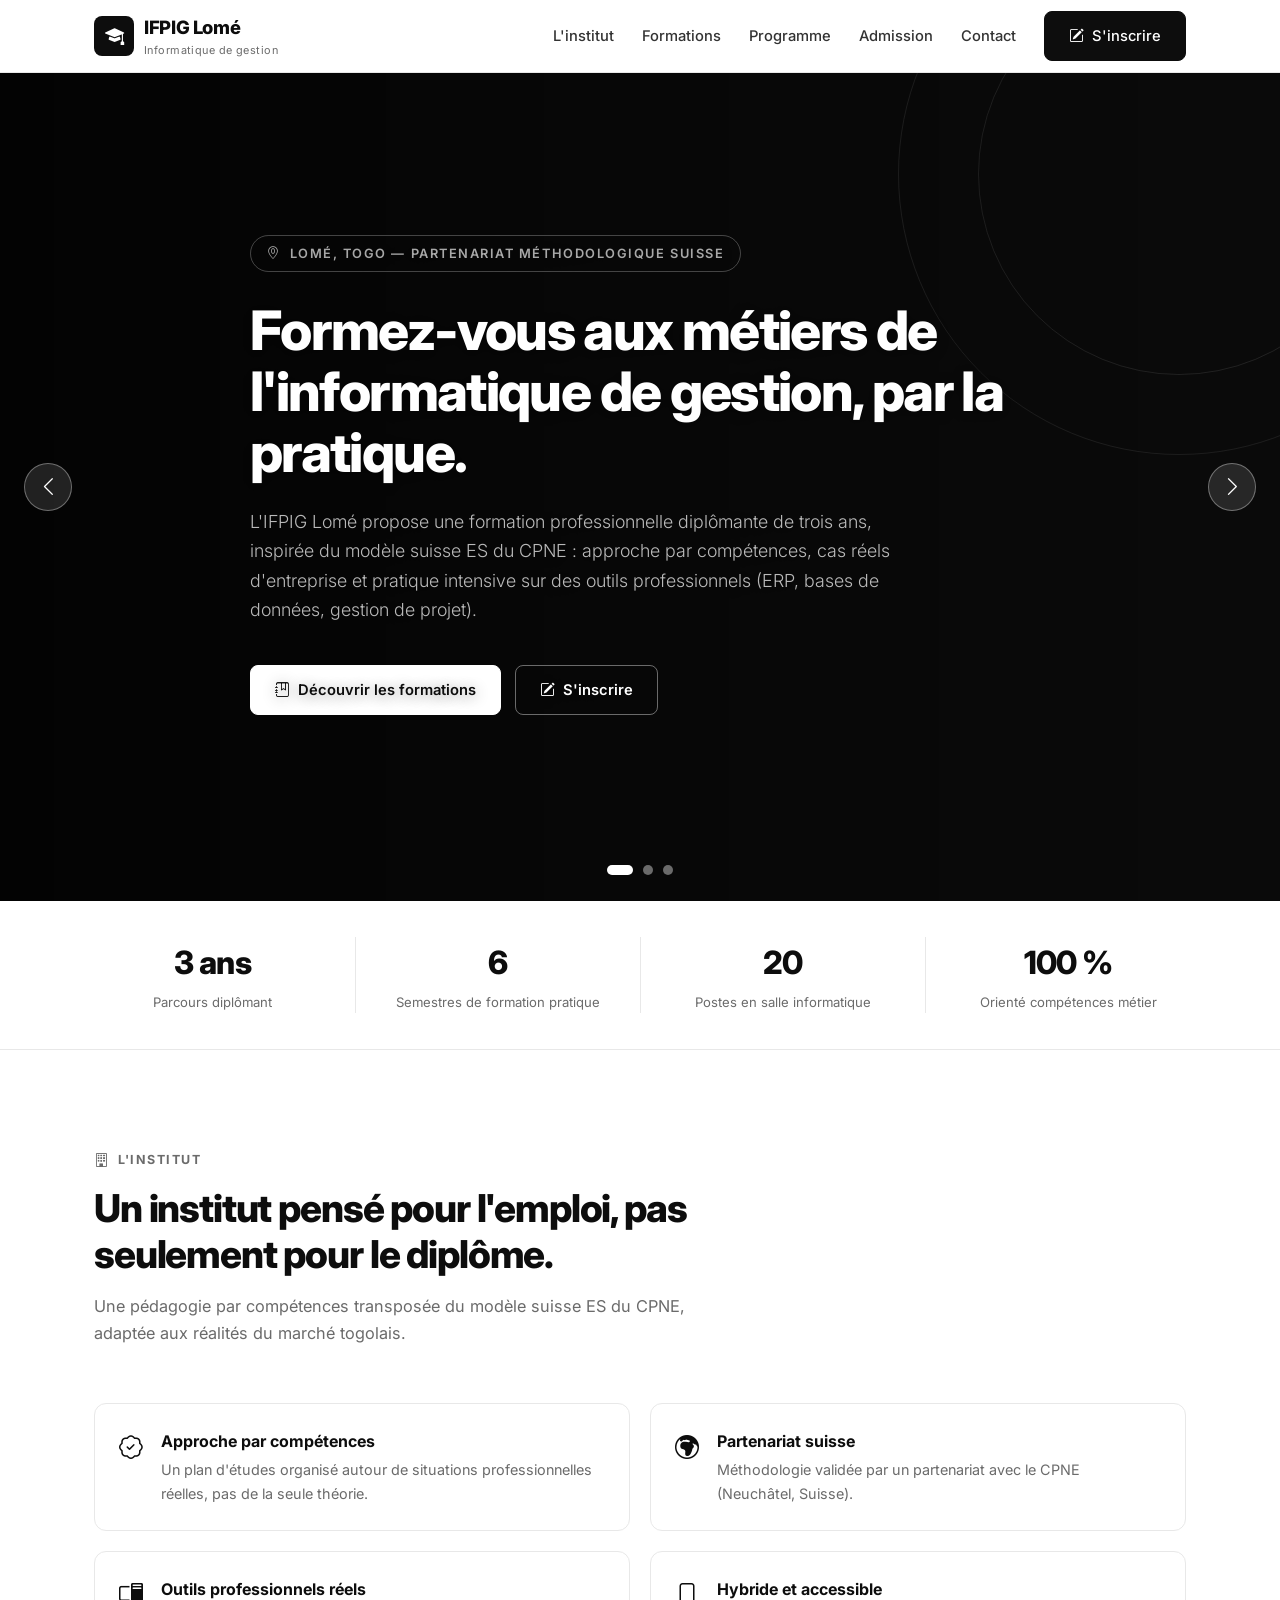
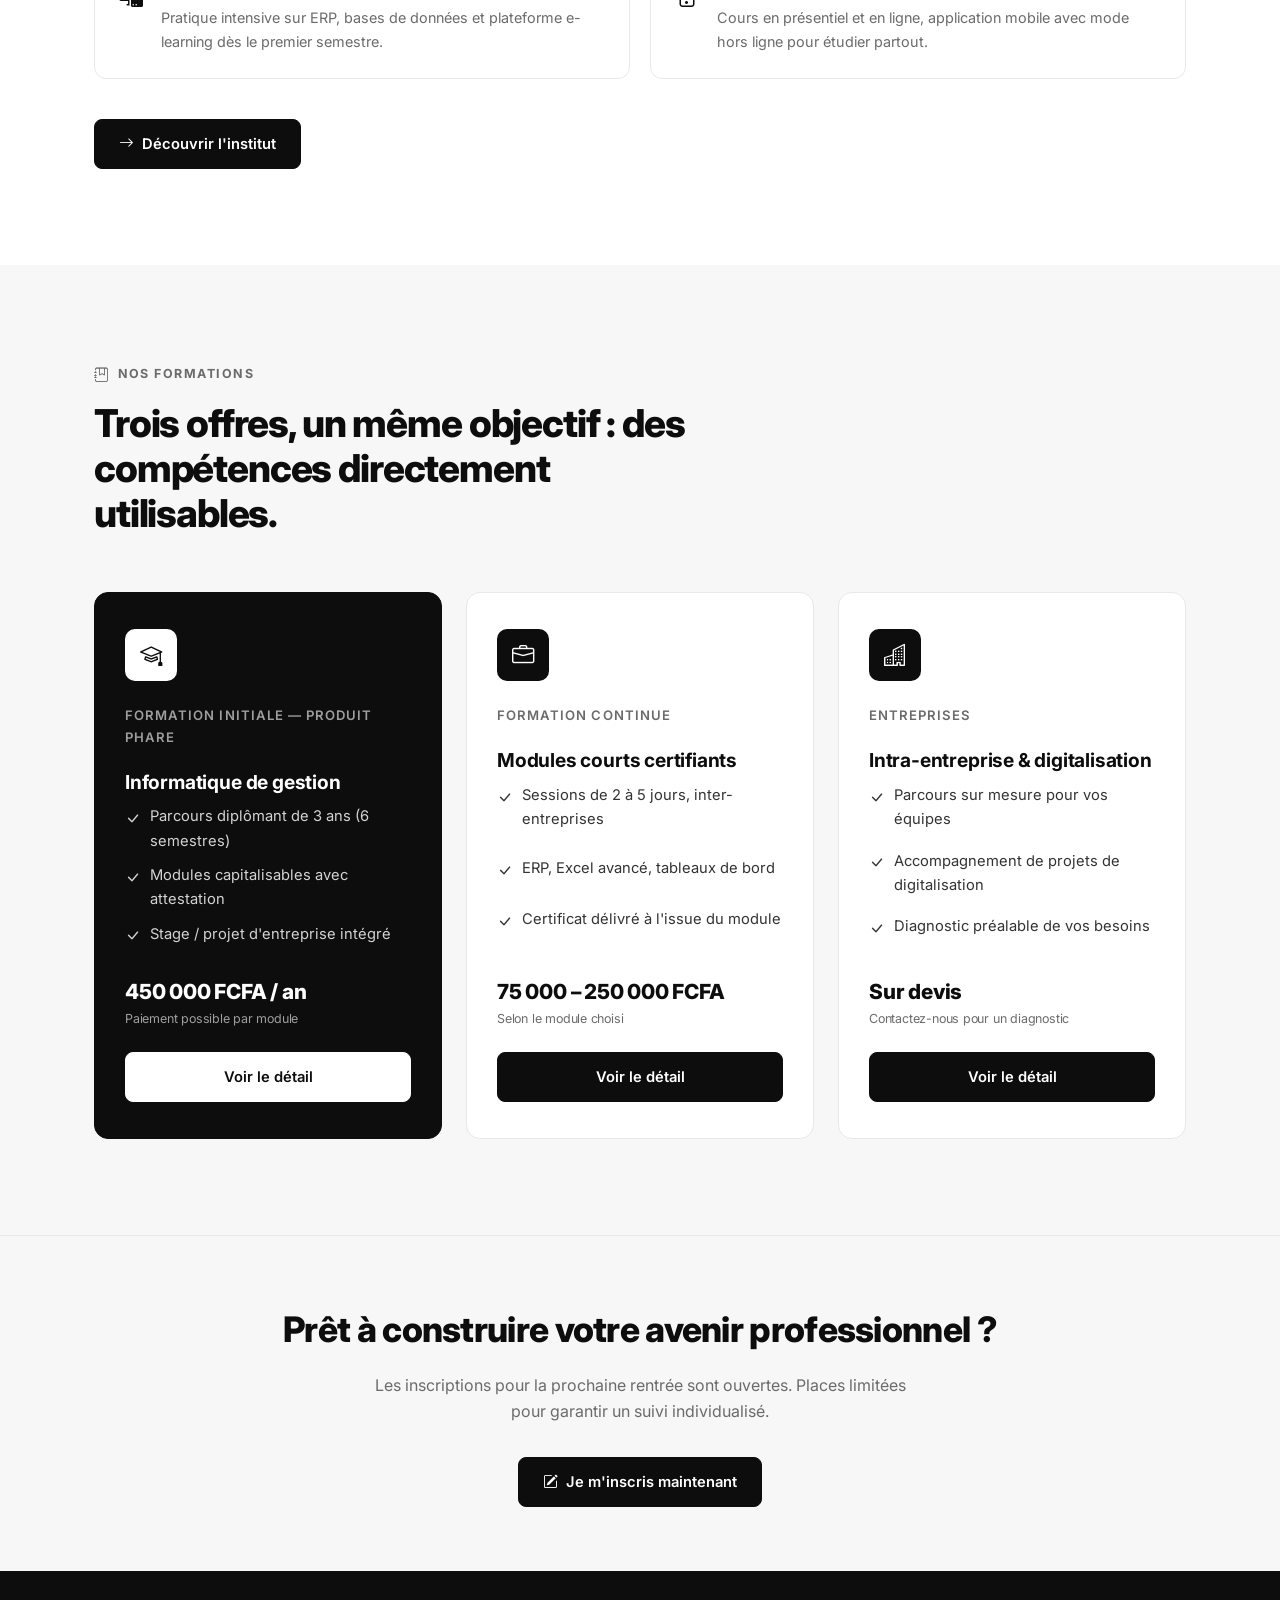
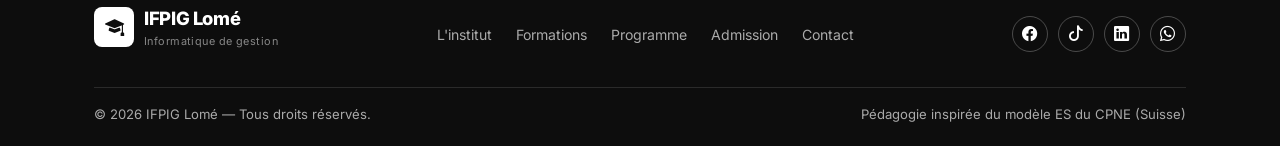
==== commit 62ef7c12: "Cache-busting : version sur les liens styles.css et site.js (force les mobiles a recharger le CSS a " ====
--- a/index.html
+++ b/index.html
@@ -8,7 +8,7 @@
   <link rel="stylesheet" href="https://cdn.jsdelivr.net/npm/bootstrap-icons@1.11.3/font/bootstrap-icons.min.css">
   <link rel="preconnect" href="https://fonts.googleapis.com">
   <link href="https://fonts.googleapis.com/css2?family=Inter:wght@300;400;500;600;700;800&display=swap" rel="stylesheet">
-  <link rel="stylesheet" href="styles.css">
+  <link rel="stylesheet" href="styles.css?v=afc65d7">
 </head>
 <body>
 
@@ -247,6 +247,6 @@
     </div>
   </footer>
 
-  <script src="site.js"></script>
+  <script src="site.js?v=afc65d7"></script>
 </body>
 </html>
--- a/styles.css
+++ b/styles.css
@@ -9,6 +9,10 @@
 }
 * { margin: 0; padding: 0; box-sizing: border-box; }
 html { scroll-behavior: smooth; }
+/* aucun mouvement horizontal parasite (l'en-tête et le pied de page restent calés) */
+html, body { overflow-x: clip; }
+/* pas de rebond vertical au-delà de la page sur mobile */
+body { overscroll-behavior-y: none; }
 body {
   font-family: 'Inter', 'Segoe UI', sans-serif;
   color: var(--noir);
@@ -95,8 +99,11 @@
 .hero-carousel { position: relative; background: var(--noir); overflow: hidden; padding: 0; }
 .hero-track { display: flex; transition: transform .6s cubic-bezier(.6,.05,.2,.95); will-change: transform; }
 .hero-slide {
-  position: relative; flex: 0 0 100%; min-height: 560px;
-  display: flex; align-items: center; padding: 96px 0; overflow: hidden;
+  position: relative; flex: 0 0 100%;
+  /* la diapo remplit l'écran sous l'en-tête : les boutons restent toujours visibles */
+  min-height: calc(100vh - 72px);
+  min-height: calc(100svh - 72px);
+  display: flex; align-items: center; padding: 48px 0 72px; overflow: hidden;
   color: var(--blanc);
 }
 /* cercles décoratifs (repris de l'ancien hero) */
@@ -120,10 +127,14 @@
 }
 @media (min-aspect-ratio: 16/9) { .hero-video iframe { width: 100%; height: 300%; } }
 @media (max-aspect-ratio: 16/9) { .hero-video iframe { width: 300%; height: 100%; } }
-/* voile plus léger : laisse voir le média tout en gardant le texte lisible */
+/* vidéo : voile léger (la rue filmée est déjà sombre) */
 .hero-video::after, .hero-media::after {
   content: ""; position: absolute; inset: 0;
   background: linear-gradient(90deg, rgba(0,0,0,.72) 0%, rgba(0,0,0,.42) 50%, rgba(0,0,0,.18) 100%);
+}
+/* images : voile plus soutenu (photos claires → même lisibilité que sur la vidéo) */
+.hero-media::after {
+  background: linear-gradient(90deg, rgba(0,0,0,.82) 0%, rgba(0,0,0,.58) 55%, rgba(0,0,0,.34) 100%);
 }
 .hero-slide .hero-content { position: relative; z-index: 2; text-shadow: 0 2px 14px rgba(0,0,0,.45); }
 
@@ -146,7 +157,7 @@
 }
 .hero-dots button.active { background: var(--blanc); width: 26px; border-radius: 5px; }
 @media (max-width: 900px) {
-  .hero-slide { min-height: 480px; padding: 64px 0; }
+  .hero-slide { padding: 40px 0 64px; }
   .hero-arrow { display: none; }
 }
 
@@ -161,6 +172,17 @@
   width: 420px; height: 420px; border-radius: 50%;
   border: 1px solid rgba(255,255,255,.1);
 }
+/* variante avec photo de fond : même traitement que le carrousel de l'accueil */
+.page-hero.avec-image {
+  background-size: cover; background-position: center;
+  padding: 96px 0 84px;
+}
+.page-hero.avec-image::before {
+  content: ""; position: absolute; inset: 0;
+  background: linear-gradient(90deg, rgba(0,0,0,.82) 0%, rgba(0,0,0,.58) 55%, rgba(0,0,0,.34) 100%);
+}
+.page-hero .container { position: relative; z-index: 2; }
+.page-hero.avec-image .container { text-shadow: 0 2px 14px rgba(0,0,0,.45); }
 .page-hero .crumb {
   display: inline-flex; align-items: center; gap: 8px;
   font-size: .8rem; font-weight: 600; letter-spacing: .1em; text-transform: uppercase;
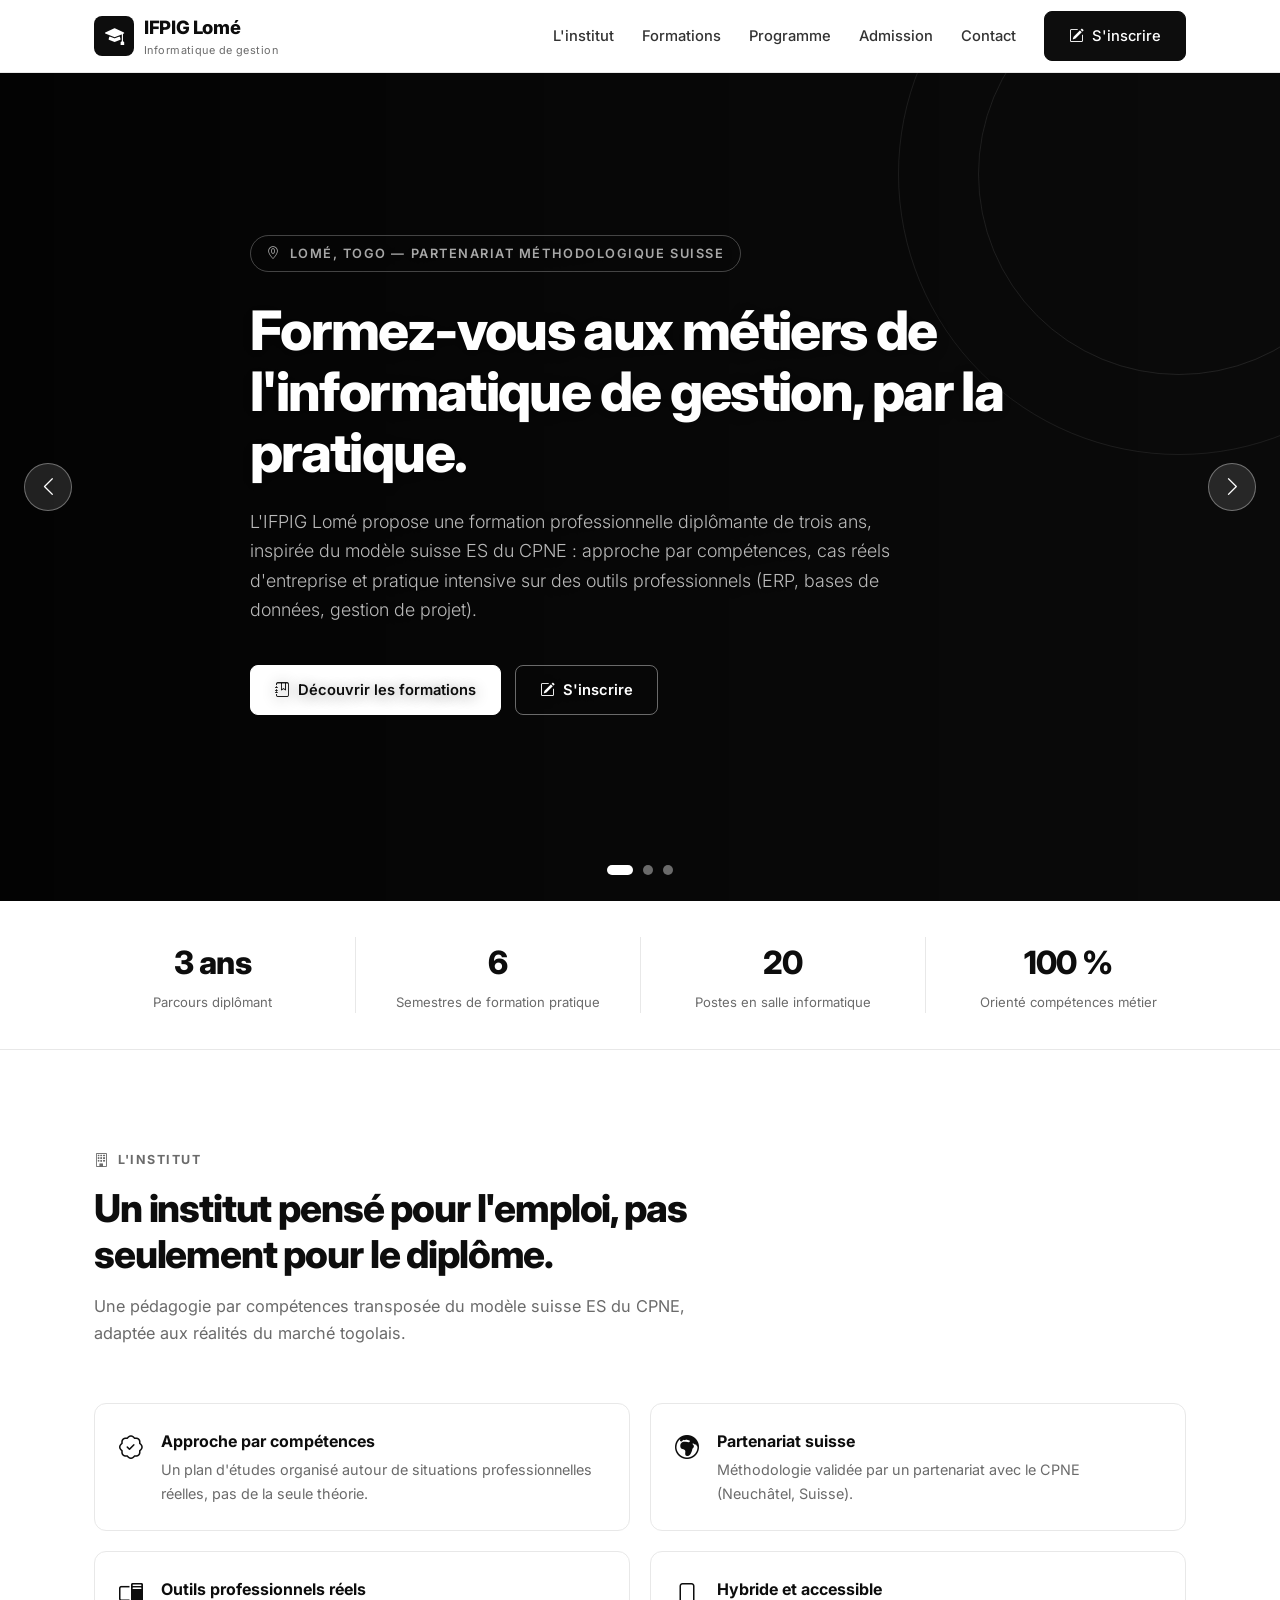
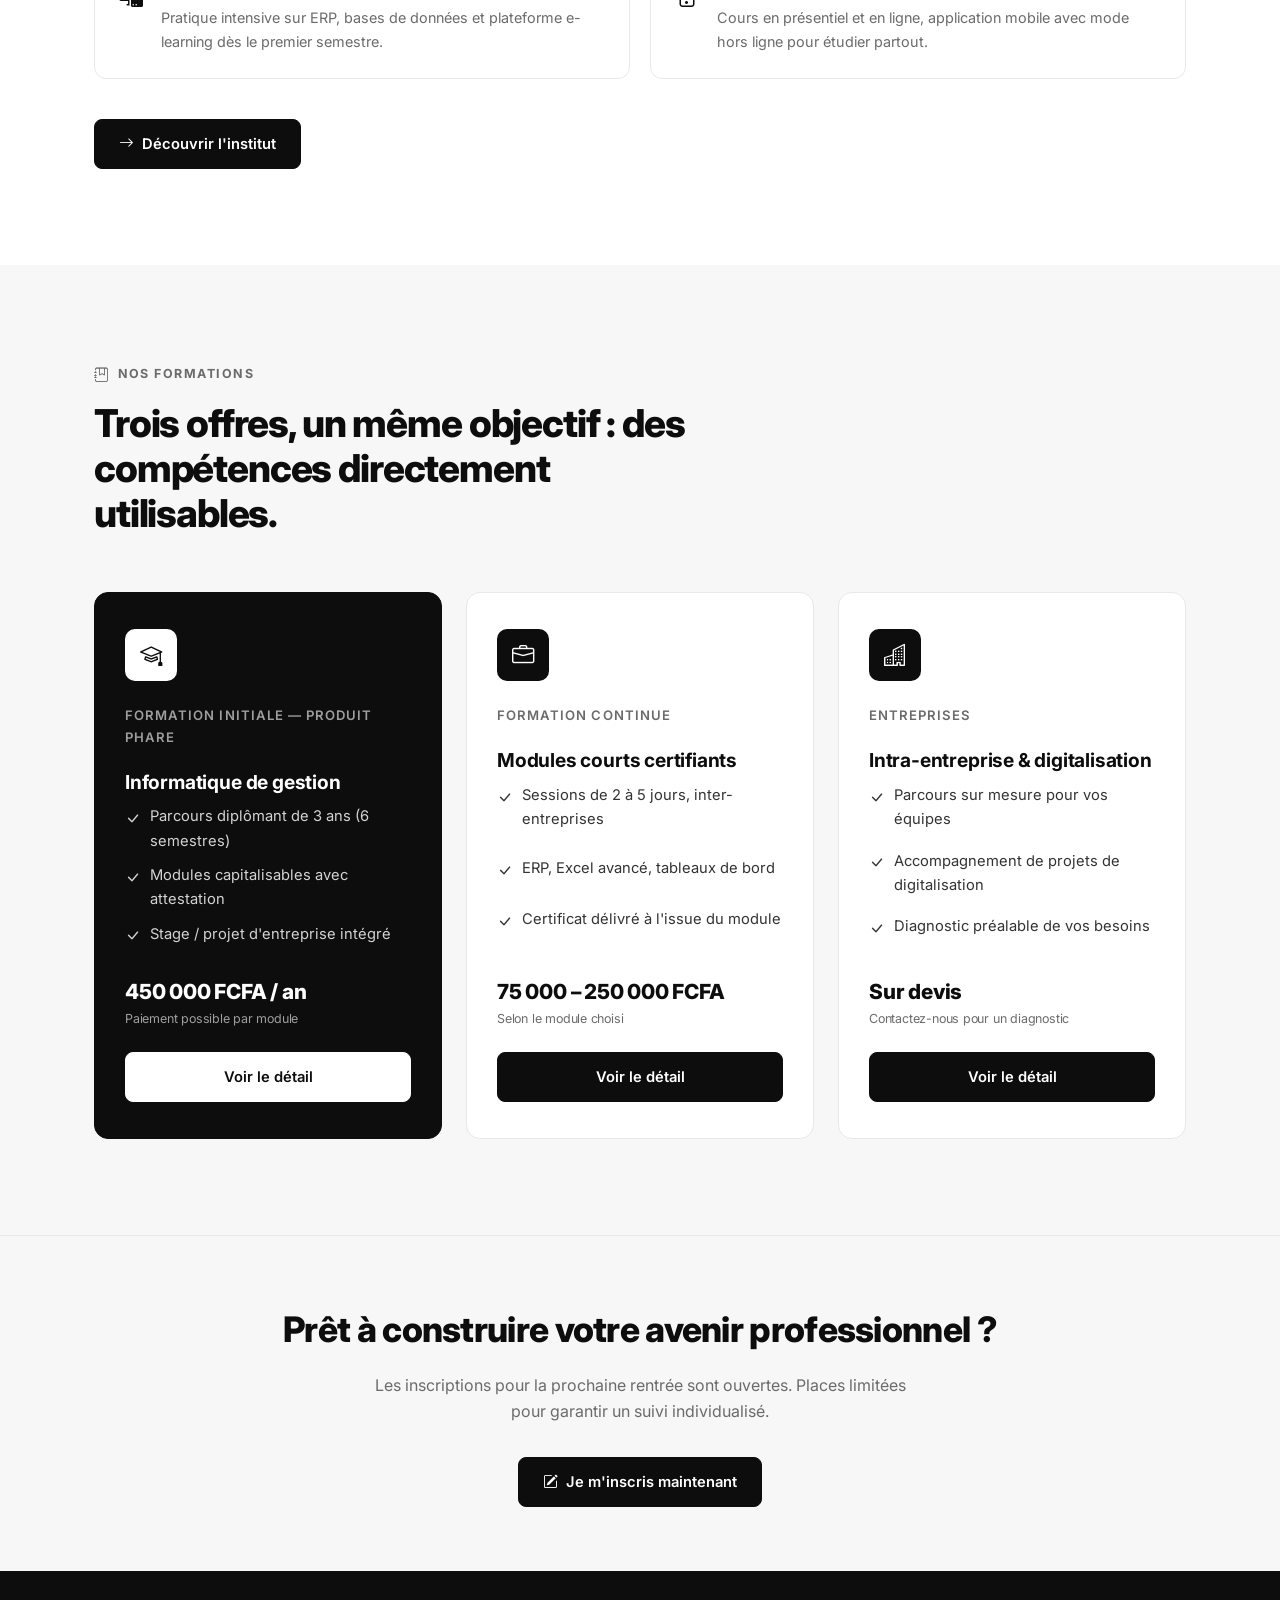
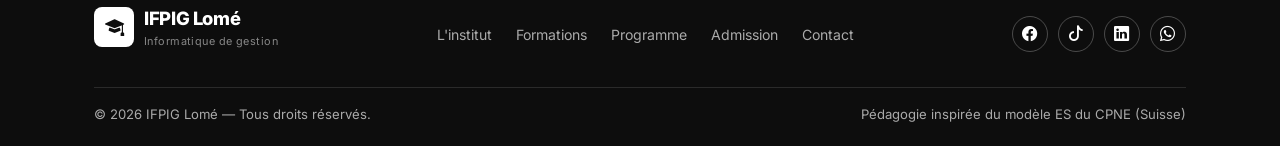
==== commit 2c21e40d: "Mobile : video sans bandes noires (iframe 16:9 couvrant) et hero compacte pour que les boutons tienn" ====
--- a/index.html
+++ b/index.html
@@ -8,7 +8,7 @@
   <link rel="stylesheet" href="https://cdn.jsdelivr.net/npm/bootstrap-icons@1.11.3/font/bootstrap-icons.min.css">
   <link rel="preconnect" href="https://fonts.googleapis.com">
   <link href="https://fonts.googleapis.com/css2?family=Inter:wght@300;400;500;600;700;800&display=swap" rel="stylesheet">
-  <link rel="stylesheet" href="styles.css?v=afc65d7">
+  <link rel="stylesheet" href="styles.css?v=m20260710">
 </head>
 <body>
 
@@ -247,6 +247,6 @@
     </div>
   </footer>
 
-  <script src="site.js?v=afc65d7"></script>
+  <script src="site.js?v=m20260710"></script>
 </body>
 </html>
--- a/styles.css
+++ b/styles.css
@@ -120,13 +120,14 @@
 /* média de fond : vidéo (diapo 1) ou image (diapos 2-3) */
 .hero-video, .hero-media { position: absolute; inset: 0; z-index: 0; overflow: hidden; }
 .hero-media { background-size: cover; background-position: center; }
-/* recouvrement plein cadre de la vidéo YouTube (technique 300 % : plus de bandes noires) */
+/* recouvrement plein cadre de la vidéo YouTube : l'iframe garde un ratio 16:9
+   et dépasse toujours le cadre (jamais de bandes noires, quelle que soit l'orientation) */
 .hero-video iframe {
   position: absolute; top: 50%; left: 50%; transform: translate(-50%, -50%);
-  width: 100%; height: 100%; border: 0; pointer-events: none;
-}
-@media (min-aspect-ratio: 16/9) { .hero-video iframe { width: 100%; height: 300%; } }
-@media (max-aspect-ratio: 16/9) { .hero-video iframe { width: 300%; height: 100%; } }
+  width: max(100vw, calc(100vh * 16 / 9));
+  height: max(100vh, calc(100vw * 9 / 16));
+  border: 0; pointer-events: none;
+}
 /* vidéo : voile léger (la rue filmée est déjà sombre) */
 .hero-video::after, .hero-media::after {
   content: ""; position: absolute; inset: 0;
@@ -410,6 +411,12 @@
   .cards, .modules, .annees, .methode-grid, .methode-grid.cols-3,
   .apropos-points.cols-2, .form-row { grid-template-columns: 1fr; }
   .form-card { padding: 28px 20px; }
-  .hero-slide p.lead, .hero p.lead { font-size: 1rem; }
-  .hero .eyebrow, .hero-slide .eyebrow { font-size: .72rem; }
-}
+  /* hero compacté : titre + texte + boutons tiennent dans l'écran du téléphone */
+  .hero-slide { padding: 28px 0 56px; }
+  .hero h1, .hero-slide h1 { font-size: clamp(1.5rem, 6.5vw, 1.9rem); margin-bottom: 14px; }
+  .hero-slide p.lead, .hero p.lead { font-size: .95rem; margin-bottom: 22px; }
+  .hero .eyebrow, .hero-slide .eyebrow { font-size: .68rem; margin-bottom: 16px; padding: 6px 12px; }
+  .hero-actions { gap: 10px; }
+  .hero-actions .btn { padding: 11px 18px; font-size: .88rem; }
+  .hero-dots { bottom: 18px; }
+}
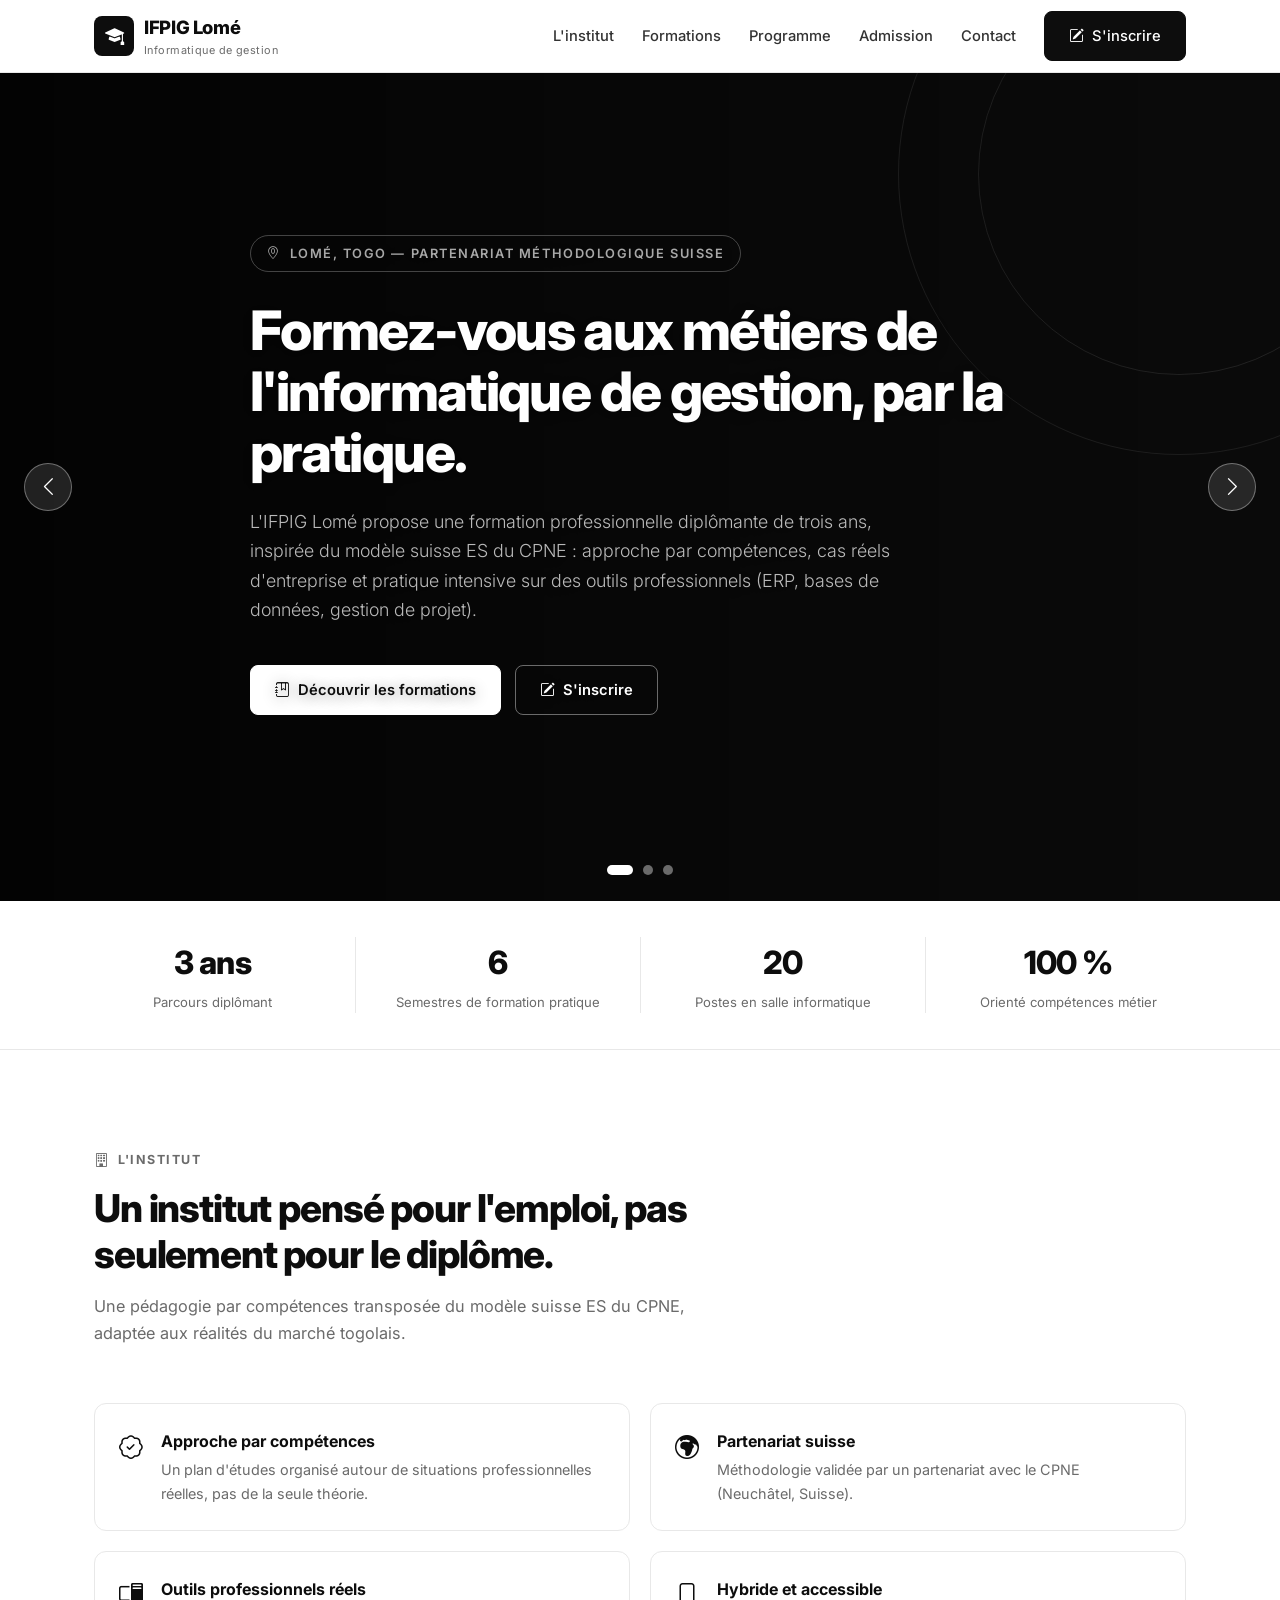
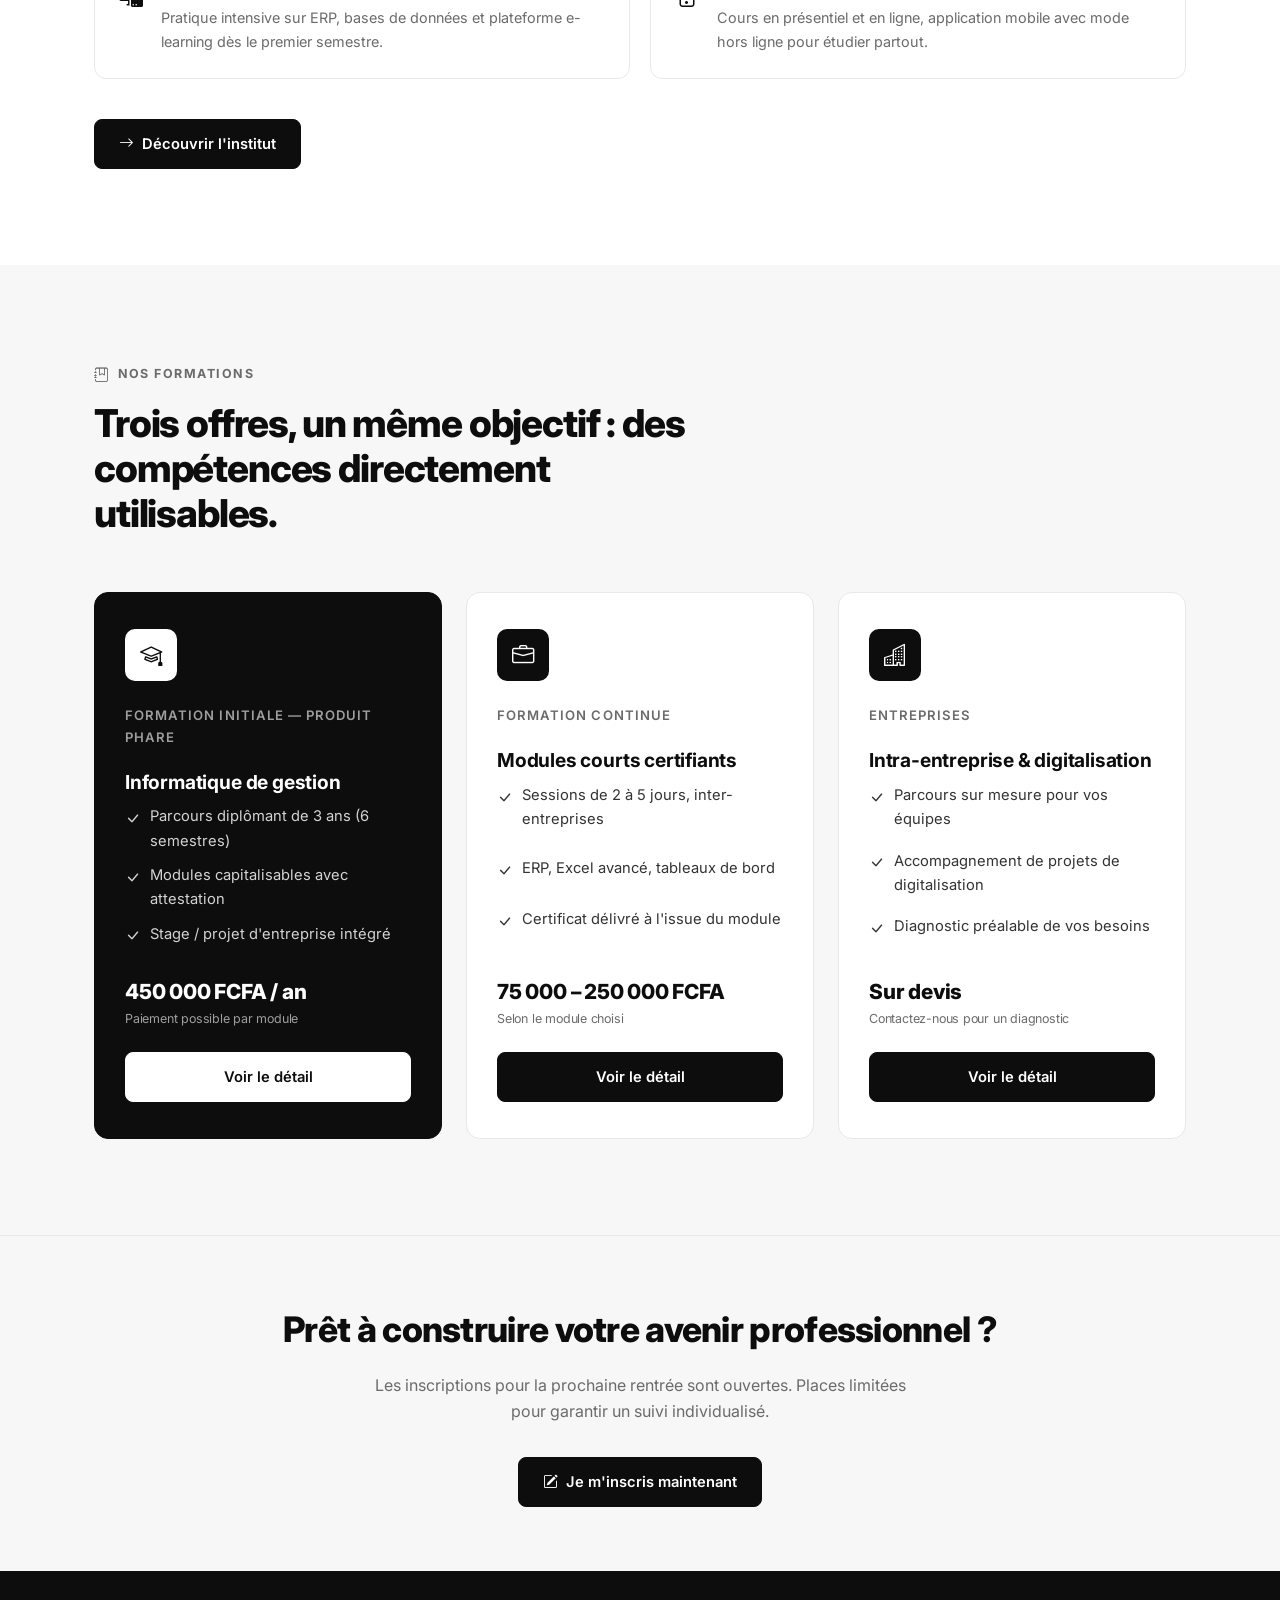
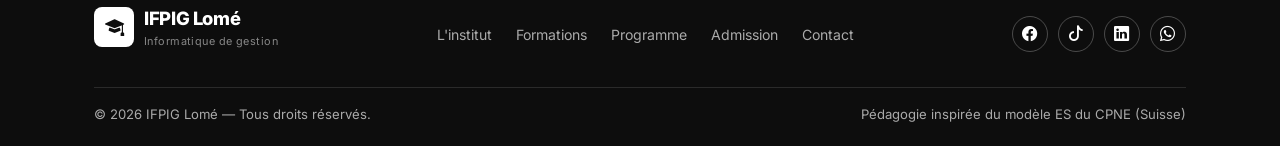
==== commit eb59c226: "iOS : zone de rebond peinte blanc en haut / noir en bas, le footer ne laisse plus apparaitre de blan" ====
--- a/index.html
+++ b/index.html
@@ -8,7 +8,7 @@
   <link rel="stylesheet" href="https://cdn.jsdelivr.net/npm/bootstrap-icons@1.11.3/font/bootstrap-icons.min.css">
   <link rel="preconnect" href="https://fonts.googleapis.com">
   <link href="https://fonts.googleapis.com/css2?family=Inter:wght@300;400;500;600;700;800&display=swap" rel="stylesheet">
-  <link rel="stylesheet" href="styles.css?v=m20260710">
+  <link rel="stylesheet" href="styles.css?v=m20260710b">
 </head>
 <body>
 
@@ -247,6 +247,6 @@
     </div>
   </footer>
 
-  <script src="site.js?v=m20260710"></script>
+  <script src="site.js?v=m20260710b"></script>
 </body>
 </html>
--- a/styles.css
+++ b/styles.css
@@ -13,6 +13,10 @@
 html, body { overflow-x: clip; }
 /* pas de rebond vertical au-delà de la page sur mobile */
 body { overscroll-behavior-y: none; }
+/* iOS : pendant le rebond élastique (impossible à désactiver), la zone au-delà de la
+   page est blanche en haut (comme l'en-tête) et noire en bas (comme le footer),
+   pour que le rebond soit invisible */
+html { background: linear-gradient(var(--blanc), var(--blanc) 50%, var(--noir) 50%, var(--noir)); }
 body {
   font-family: 'Inter', 'Segoe UI', sans-serif;
   color: var(--noir);
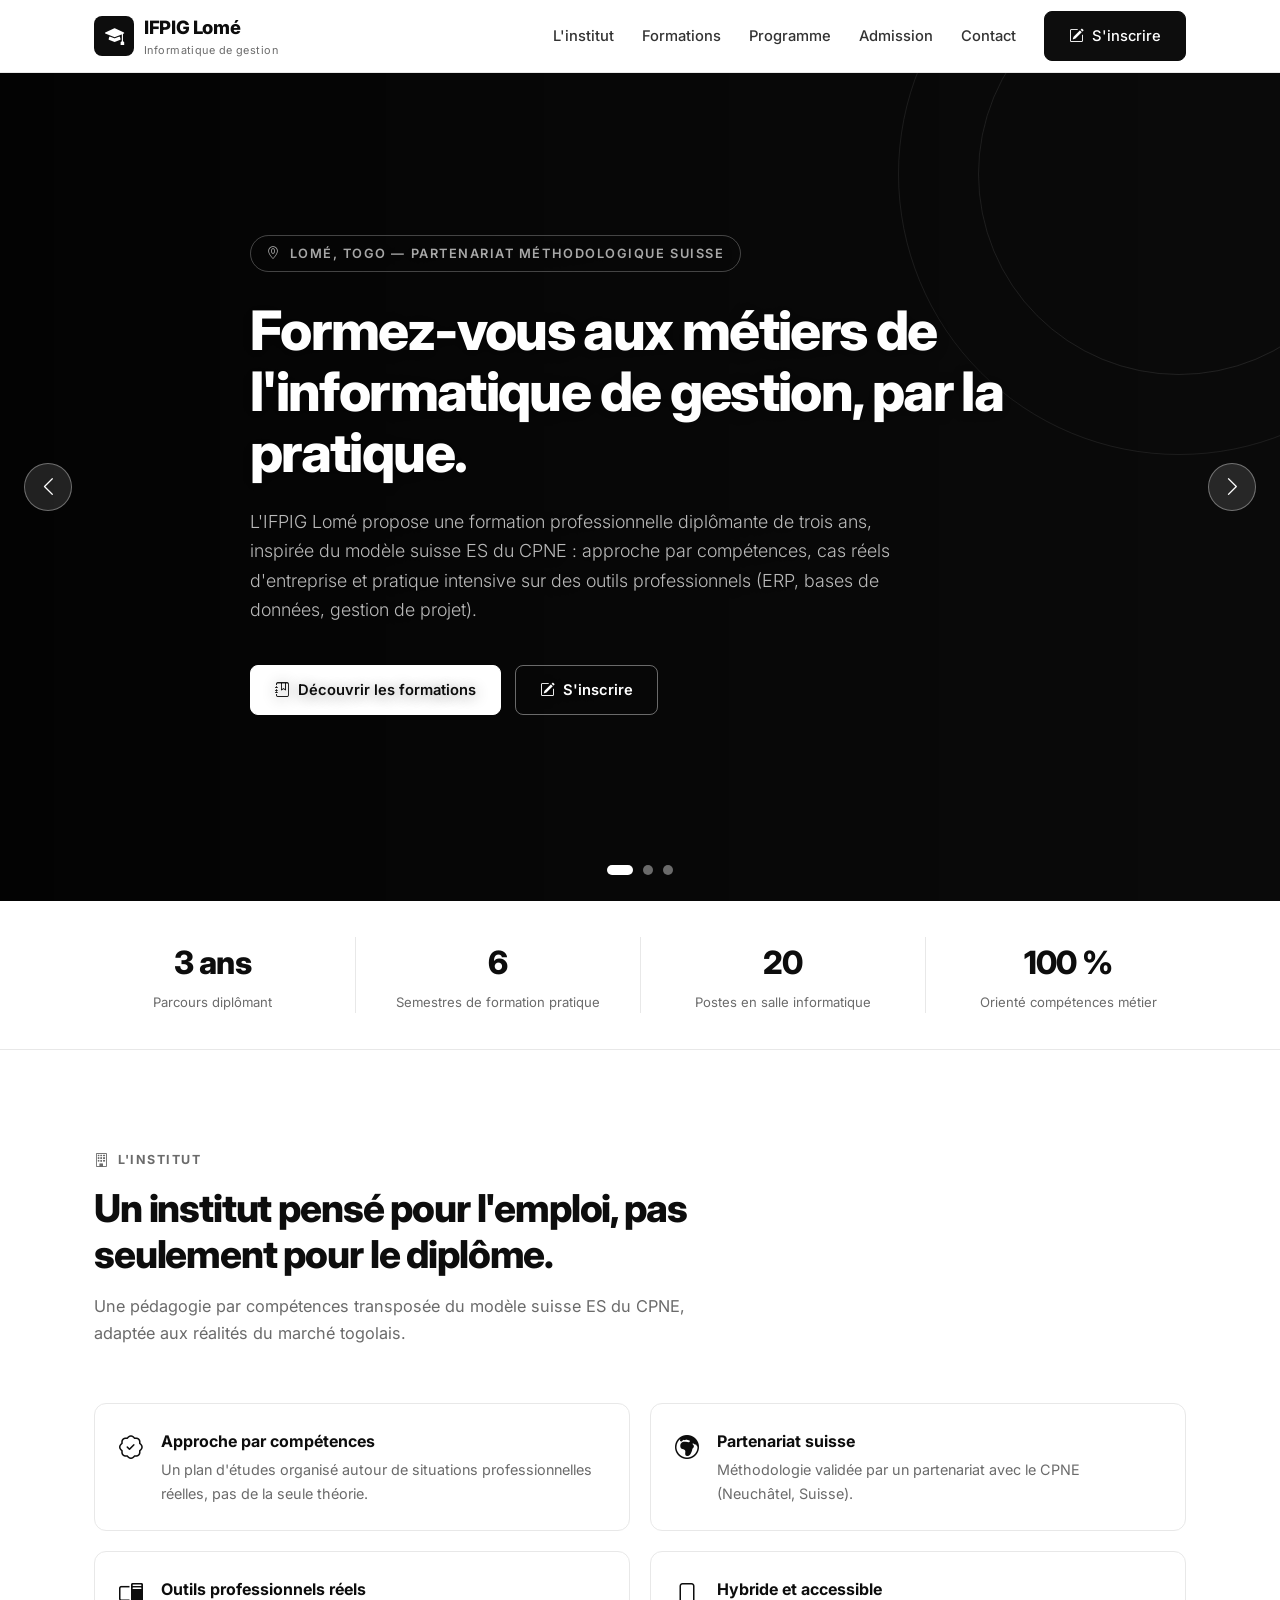
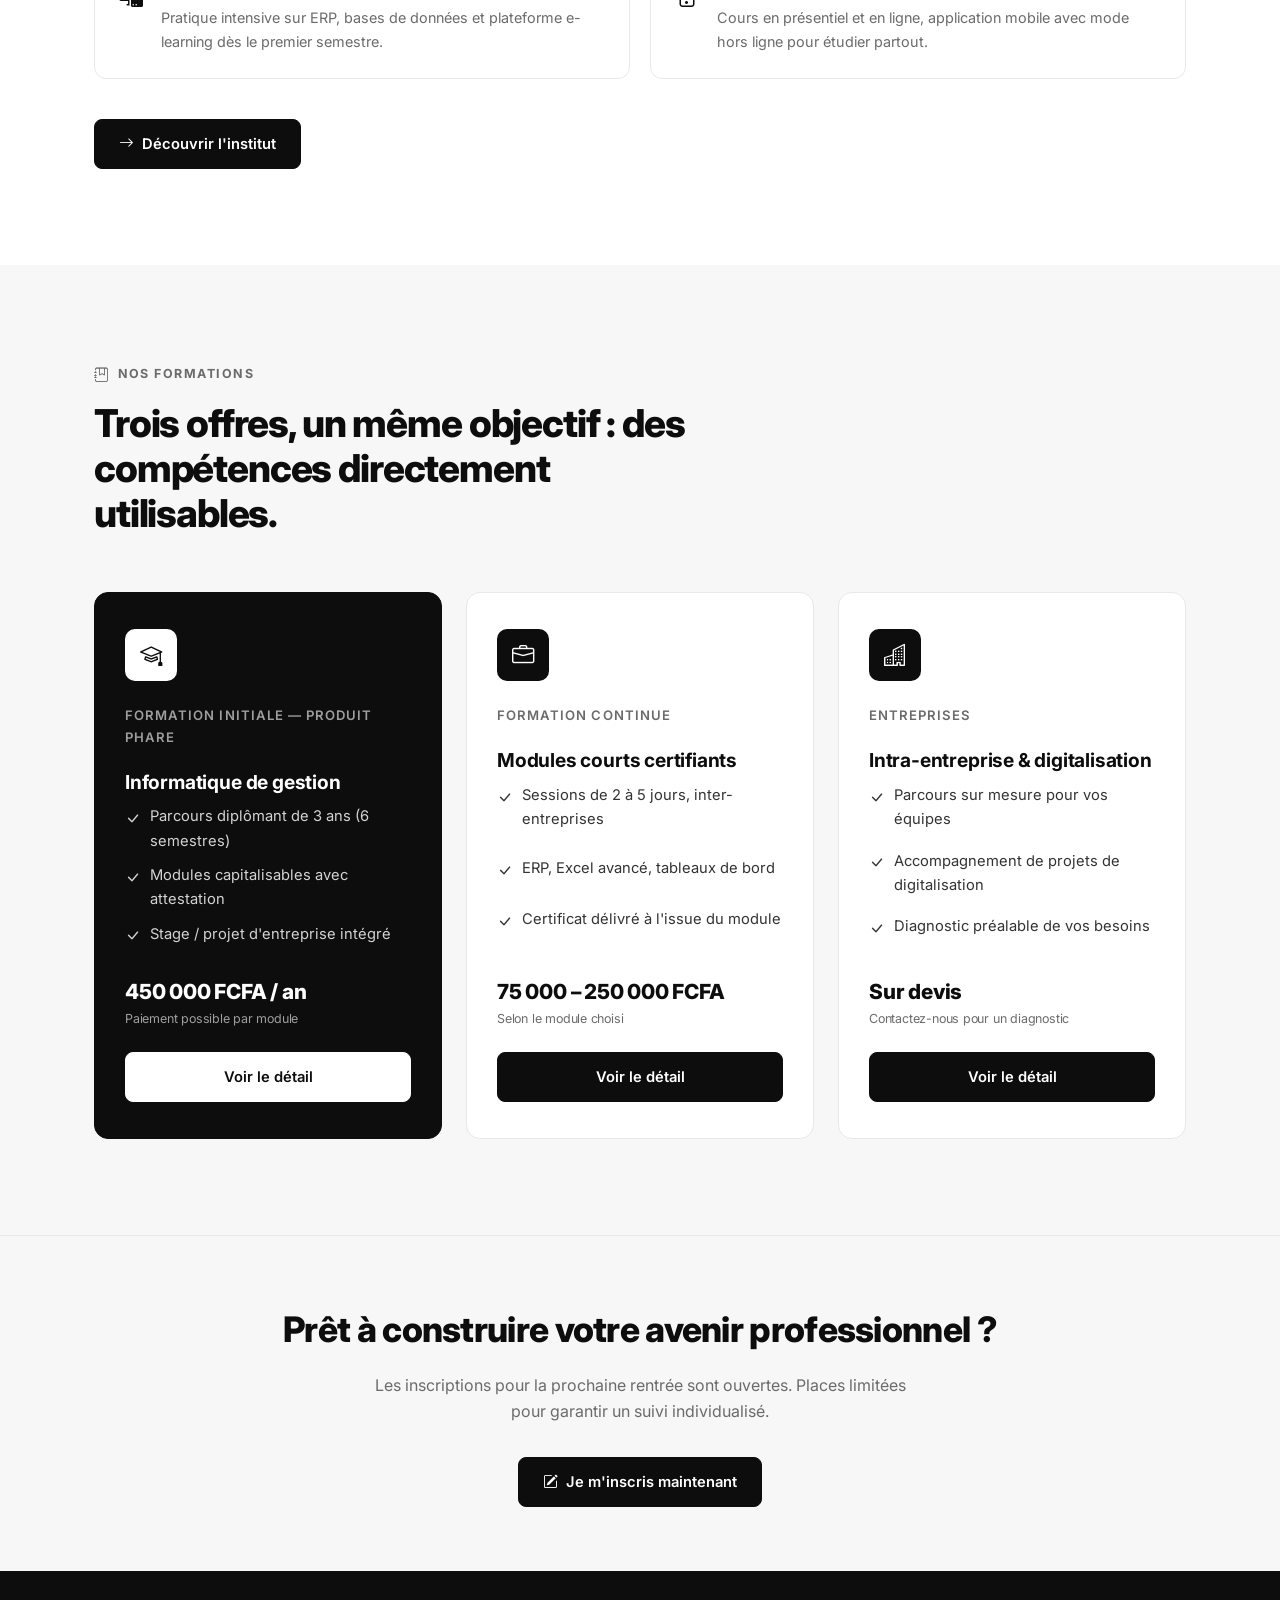
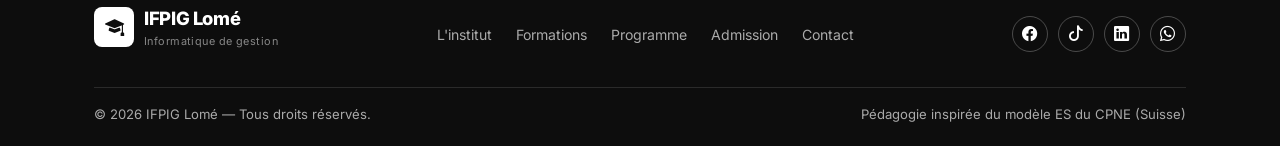
==== commit 6e4e2207: "Footer mobile resserre : 299px au lieu de 347px, espacements reduits sans rien supprimer" ====
--- a/index.html
+++ b/index.html
@@ -8,7 +8,7 @@
   <link rel="stylesheet" href="https://cdn.jsdelivr.net/npm/bootstrap-icons@1.11.3/font/bootstrap-icons.min.css">
   <link rel="preconnect" href="https://fonts.googleapis.com">
   <link href="https://fonts.googleapis.com/css2?family=Inter:wght@300;400;500;600;700;800&display=swap" rel="stylesheet">
-  <link rel="stylesheet" href="styles.css?v=m20260710b">
+  <link rel="stylesheet" href="styles.css?v=m20260710c">
 </head>
 <body>
 
@@ -247,6 +247,6 @@
     </div>
   </footer>
 
-  <script src="site.js?v=m20260710b"></script>
+  <script src="site.js?v=m20260710c"></script>
 </body>
 </html>
--- a/styles.css
+++ b/styles.css
@@ -423,4 +423,9 @@
   .hero-actions { gap: 10px; }
   .hero-actions .btn { padding: 11px 18px; font-size: .88rem; }
   .hero-dots { bottom: 18px; }
-}
+  /* footer resserré : mêmes contenus, espacements réduits */
+  footer { padding: 26px 0 14px; }
+  .footer-grid { gap: 18px 32px; margin-bottom: 16px; }
+  .footer-nav { gap: 6px 18px; }
+  .footer-bottom { padding-top: 12px; gap: 2px 14px; font-size: .78rem; }
+}
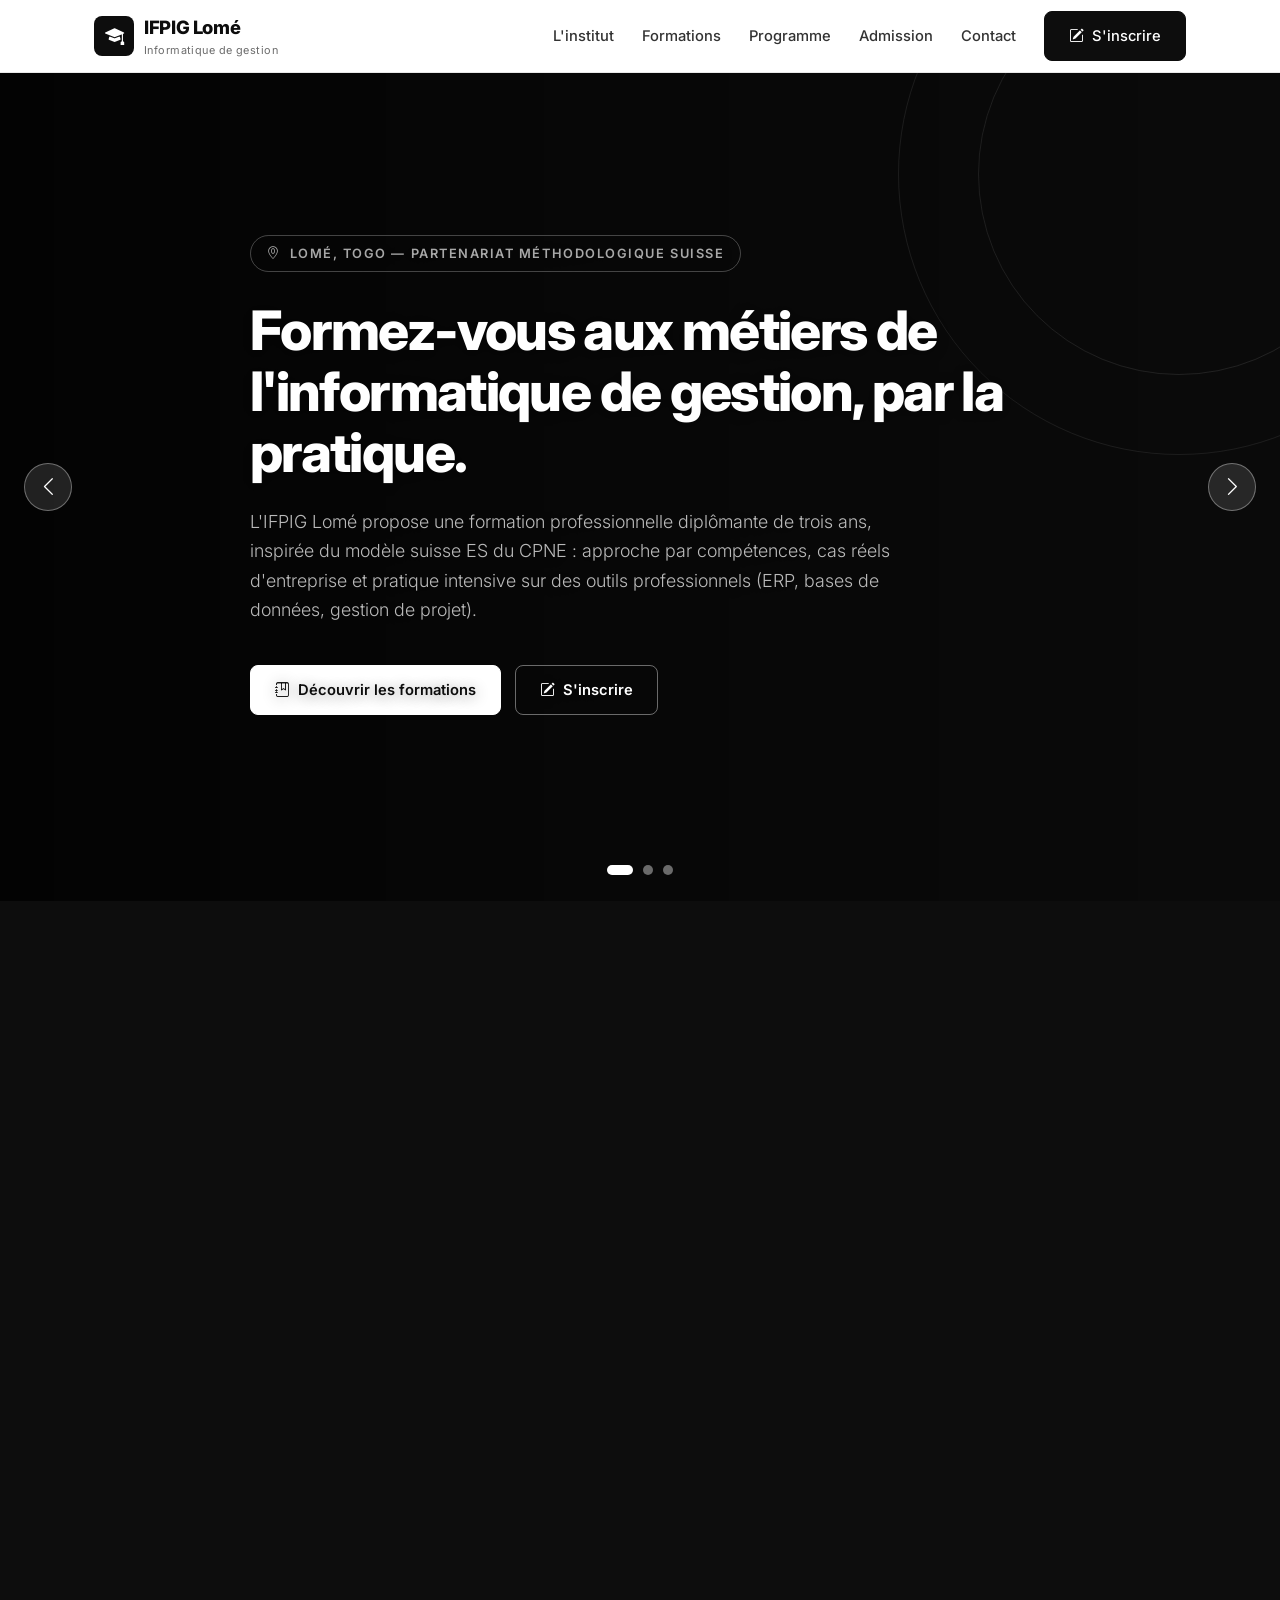
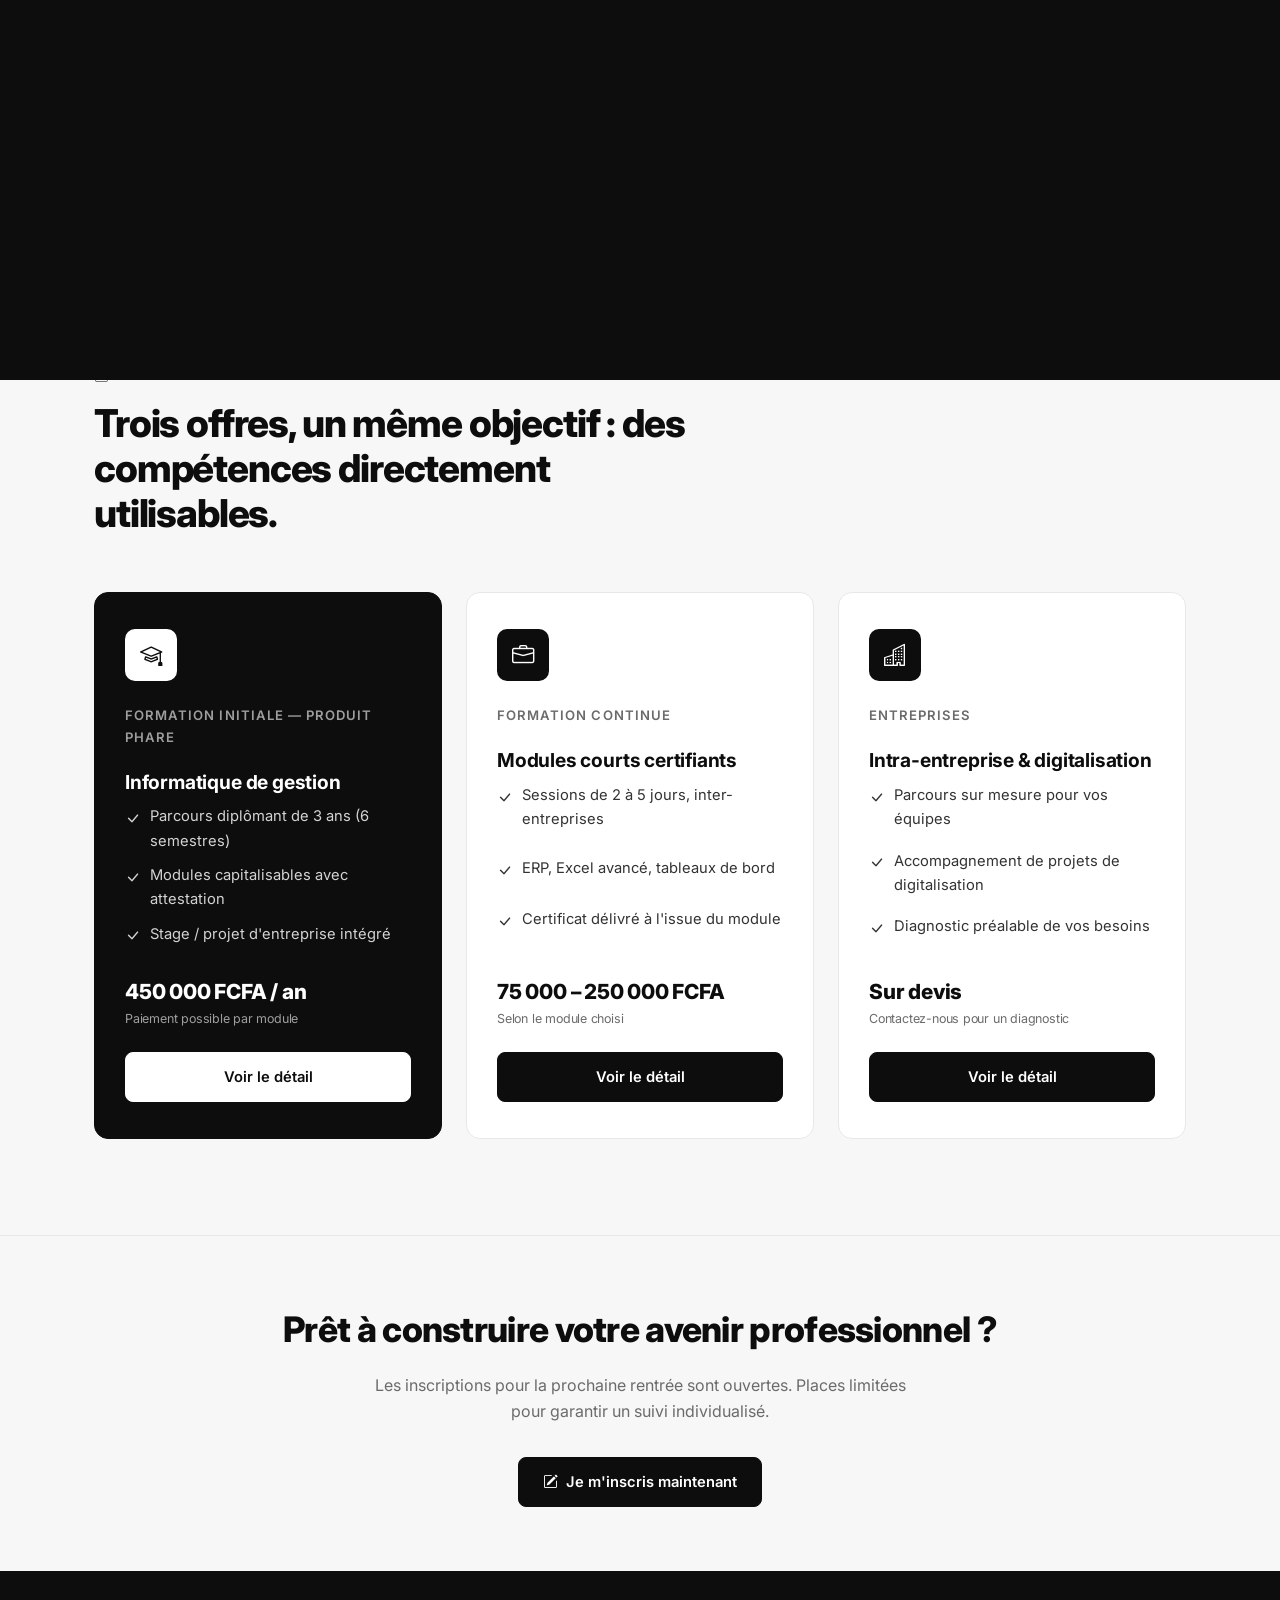
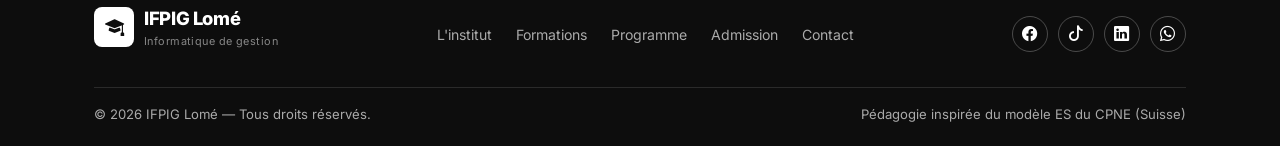
==== commit dc5f1af8: "iOS : rebond couvert par des blocs fixes hors ecran (blanc en haut, noir en bas) au lieu du degrade " ====
--- a/index.html
+++ b/index.html
@@ -8,7 +8,7 @@
   <link rel="stylesheet" href="https://cdn.jsdelivr.net/npm/bootstrap-icons@1.11.3/font/bootstrap-icons.min.css">
   <link rel="preconnect" href="https://fonts.googleapis.com">
   <link href="https://fonts.googleapis.com/css2?family=Inter:wght@300;400;500;600;700;800&display=swap" rel="stylesheet">
-  <link rel="stylesheet" href="styles.css?v=m20260710c">
+  <link rel="stylesheet" href="styles.css?v=m20260710d">
 </head>
 <body>
 
@@ -247,6 +247,6 @@
     </div>
   </footer>
 
-  <script src="site.js?v=m20260710c"></script>
+  <script src="site.js?v=m20260710d"></script>
 </body>
 </html>
--- a/styles.css
+++ b/styles.css
@@ -13,10 +13,16 @@
 html, body { overflow-x: clip; }
 /* pas de rebond vertical au-delà de la page sur mobile */
 body { overscroll-behavior-y: none; }
-/* iOS : pendant le rebond élastique (impossible à désactiver), la zone au-delà de la
-   page est blanche en haut (comme l'en-tête) et noire en bas (comme le footer),
-   pour que le rebond soit invisible */
-html { background: linear-gradient(var(--blanc), var(--blanc) 50%, var(--noir) 50%, var(--noir)); }
+/* iOS : pendant le rebond élastique (impossible à désactiver), la zone révélée
+   au-delà de la page est noire en bas (comme le footer) et blanche en haut
+   (comme l'en-tête) : le rebond devient invisible */
+html { background: var(--noir); }
+body::before, body::after {
+  content: ""; position: fixed; left: 0; width: 100%; height: 120vh;
+  z-index: -1; pointer-events: none;
+}
+body::before { top: -120vh; background: var(--blanc); }
+body::after { bottom: -120vh; background: var(--noir); }
 body {
   font-family: 'Inter', 'Segoe UI', sans-serif;
   color: var(--noir);
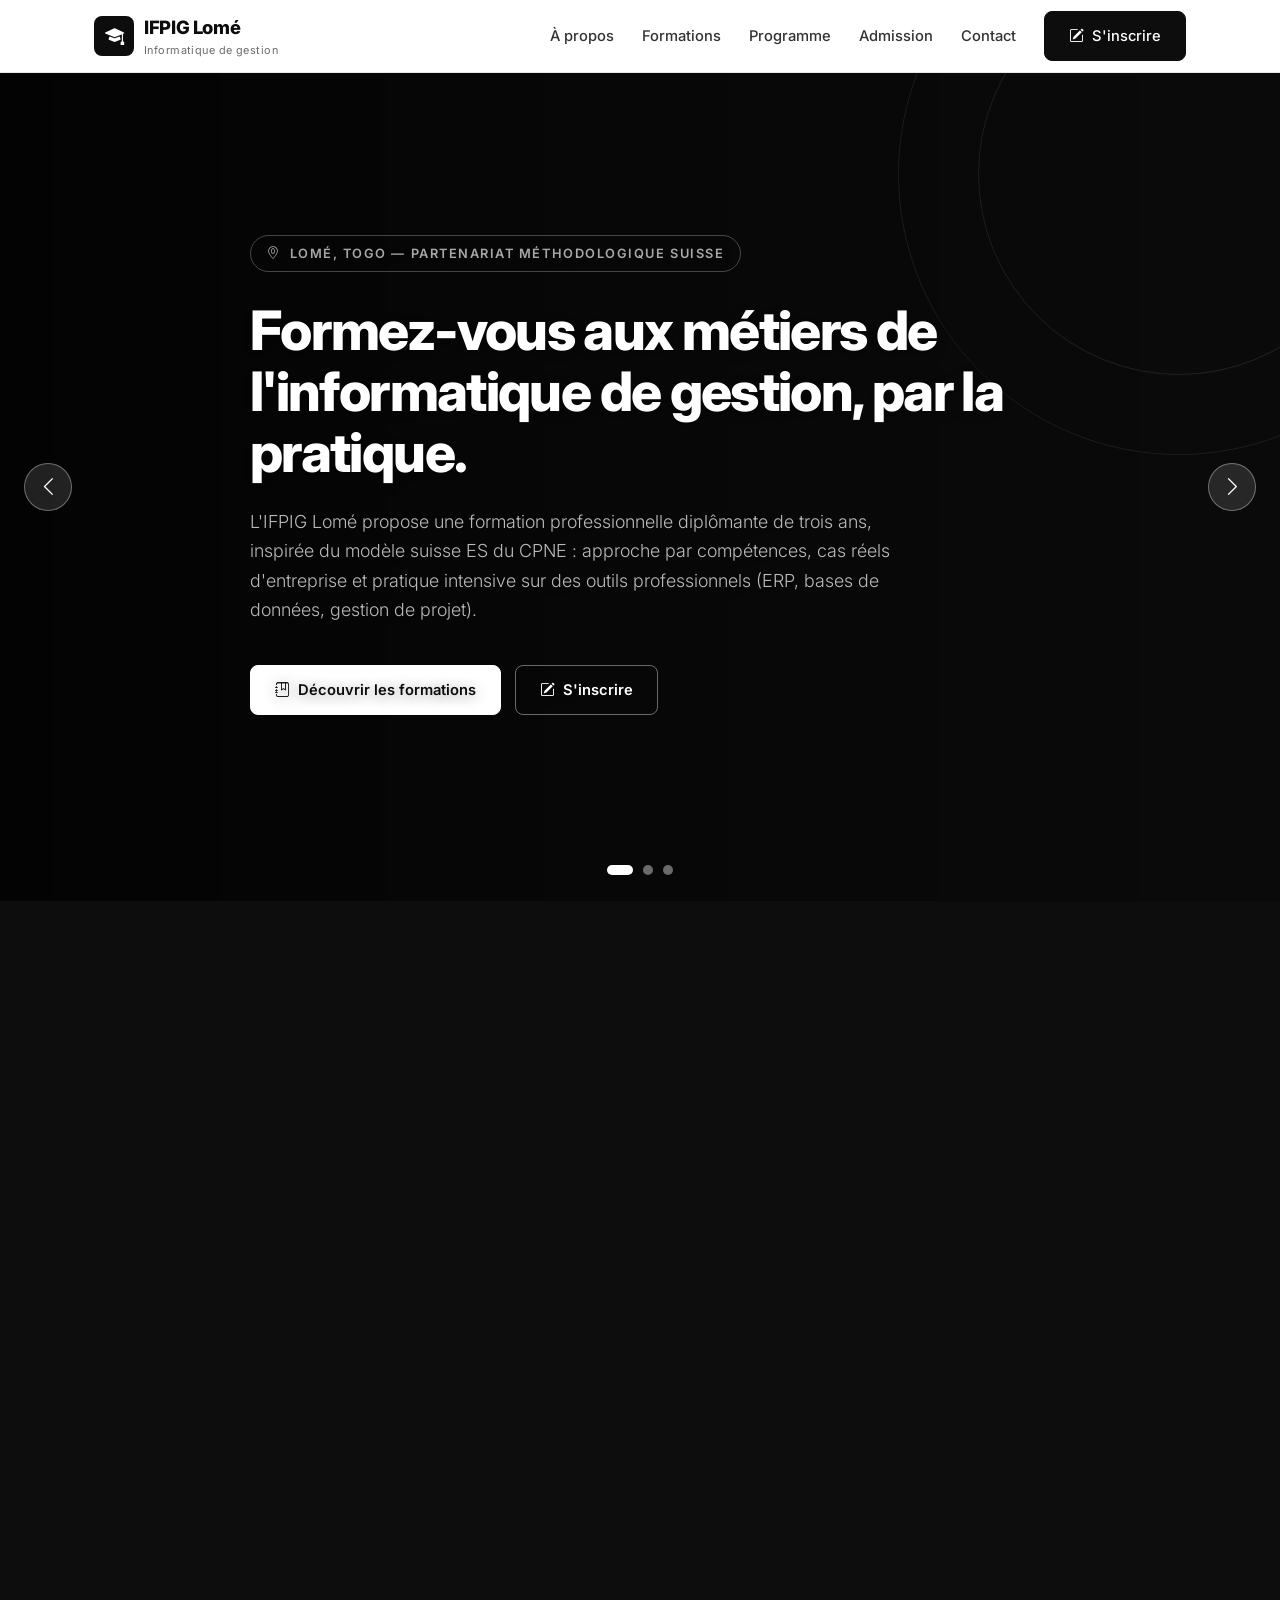
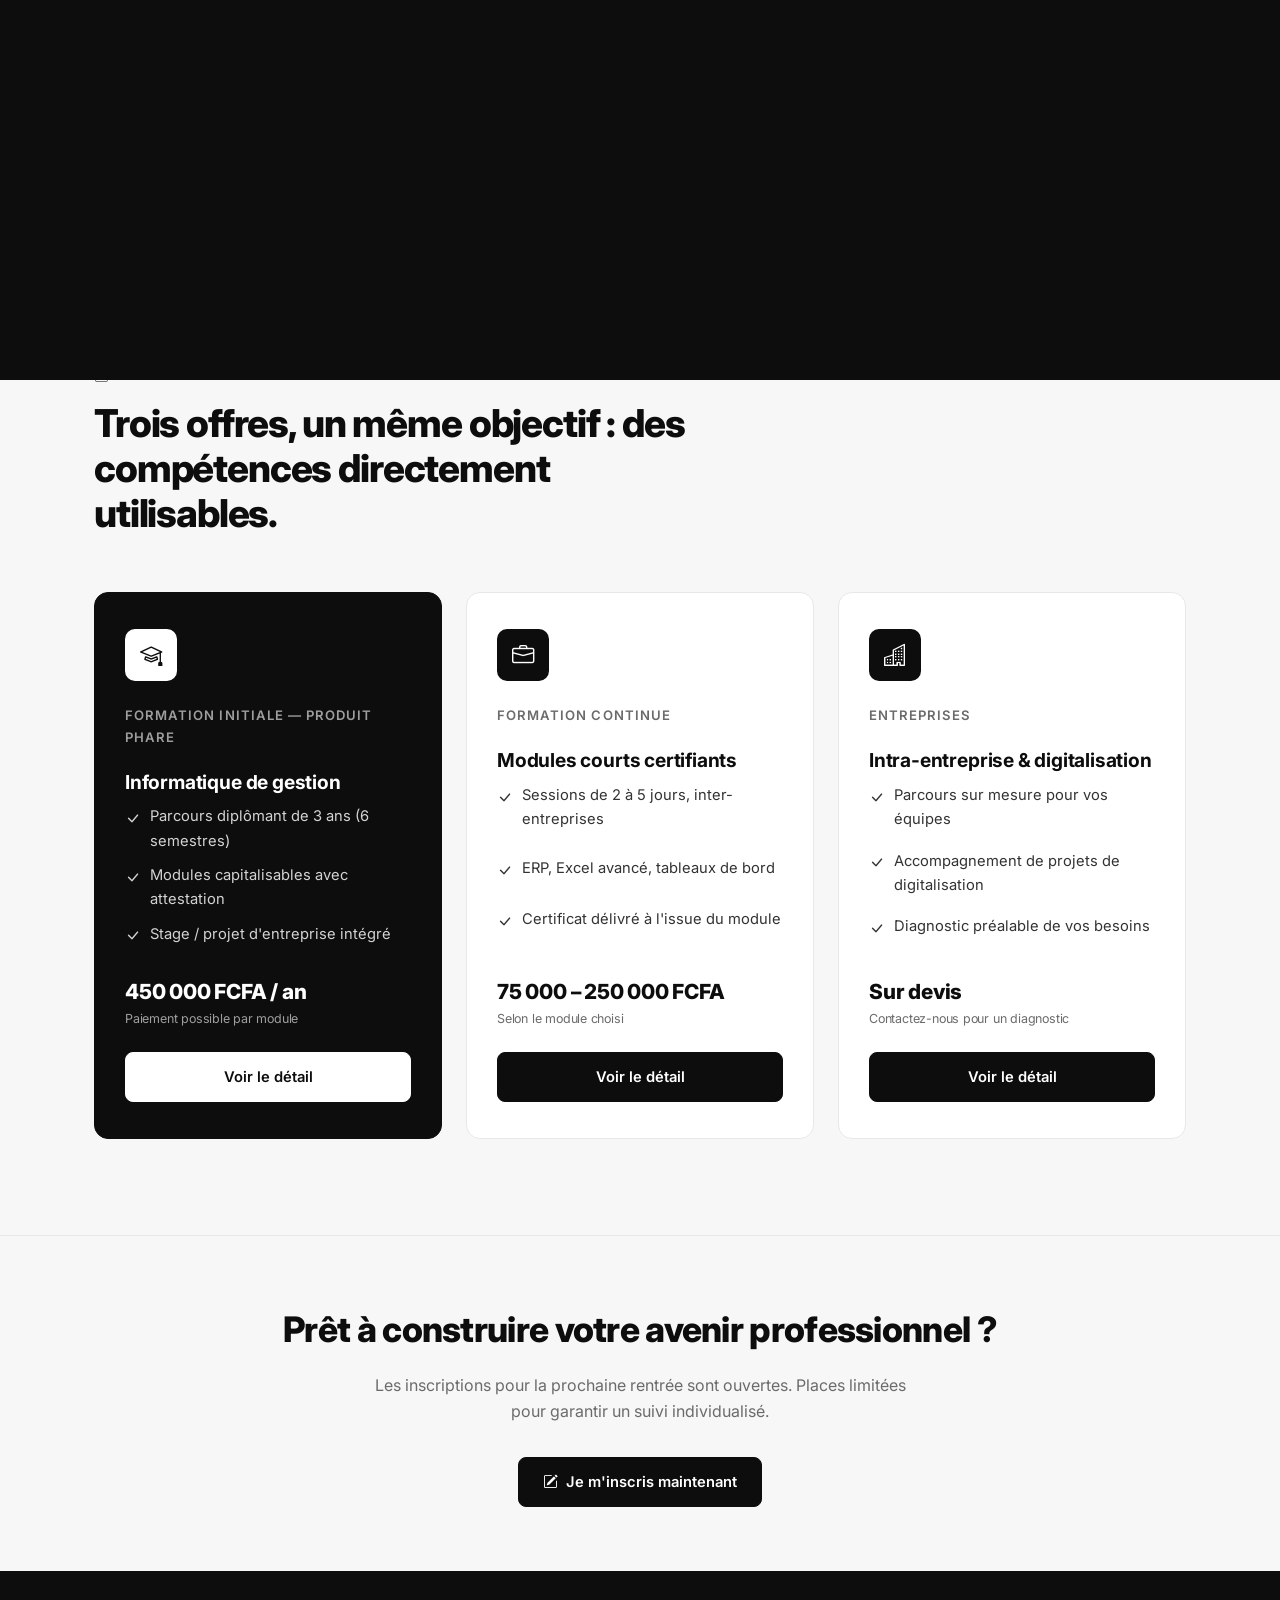
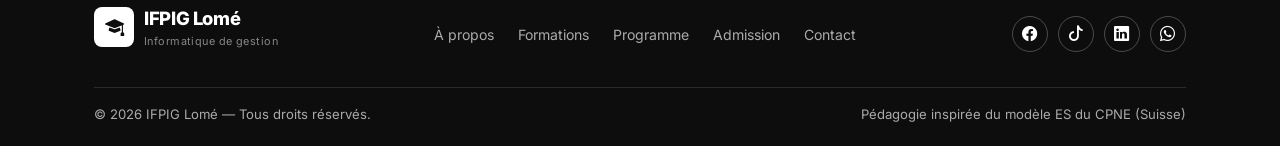
==== commit b01ae7d1: "Navigation : « L'institut » renomme en « A propos » (menu, footer, fil d'Ariane)" ====
--- a/index.html
+++ b/index.html
@@ -19,7 +19,7 @@
         <span>IFPIG Lomé<small>Informatique de gestion</small></span>
       </a>
       <nav class="nav-links" id="navLinks">
-        <a href="institut.html">L'institut</a>
+        <a href="institut.html">À propos</a>
         <a href="formations.html">Formations</a>
         <a href="programme.html">Programme</a>
         <a href="admission.html">Admission</a>
@@ -227,7 +227,7 @@
         </div>
         <div class="footer-nav">
           <h3>Navigation</h3>
-          <a href="institut.html">L'institut</a>
+          <a href="institut.html">À propos</a>
           <a href="formations.html">Formations</a>
           <a href="programme.html">Programme</a>
           <a href="admission.html">Admission</a>
